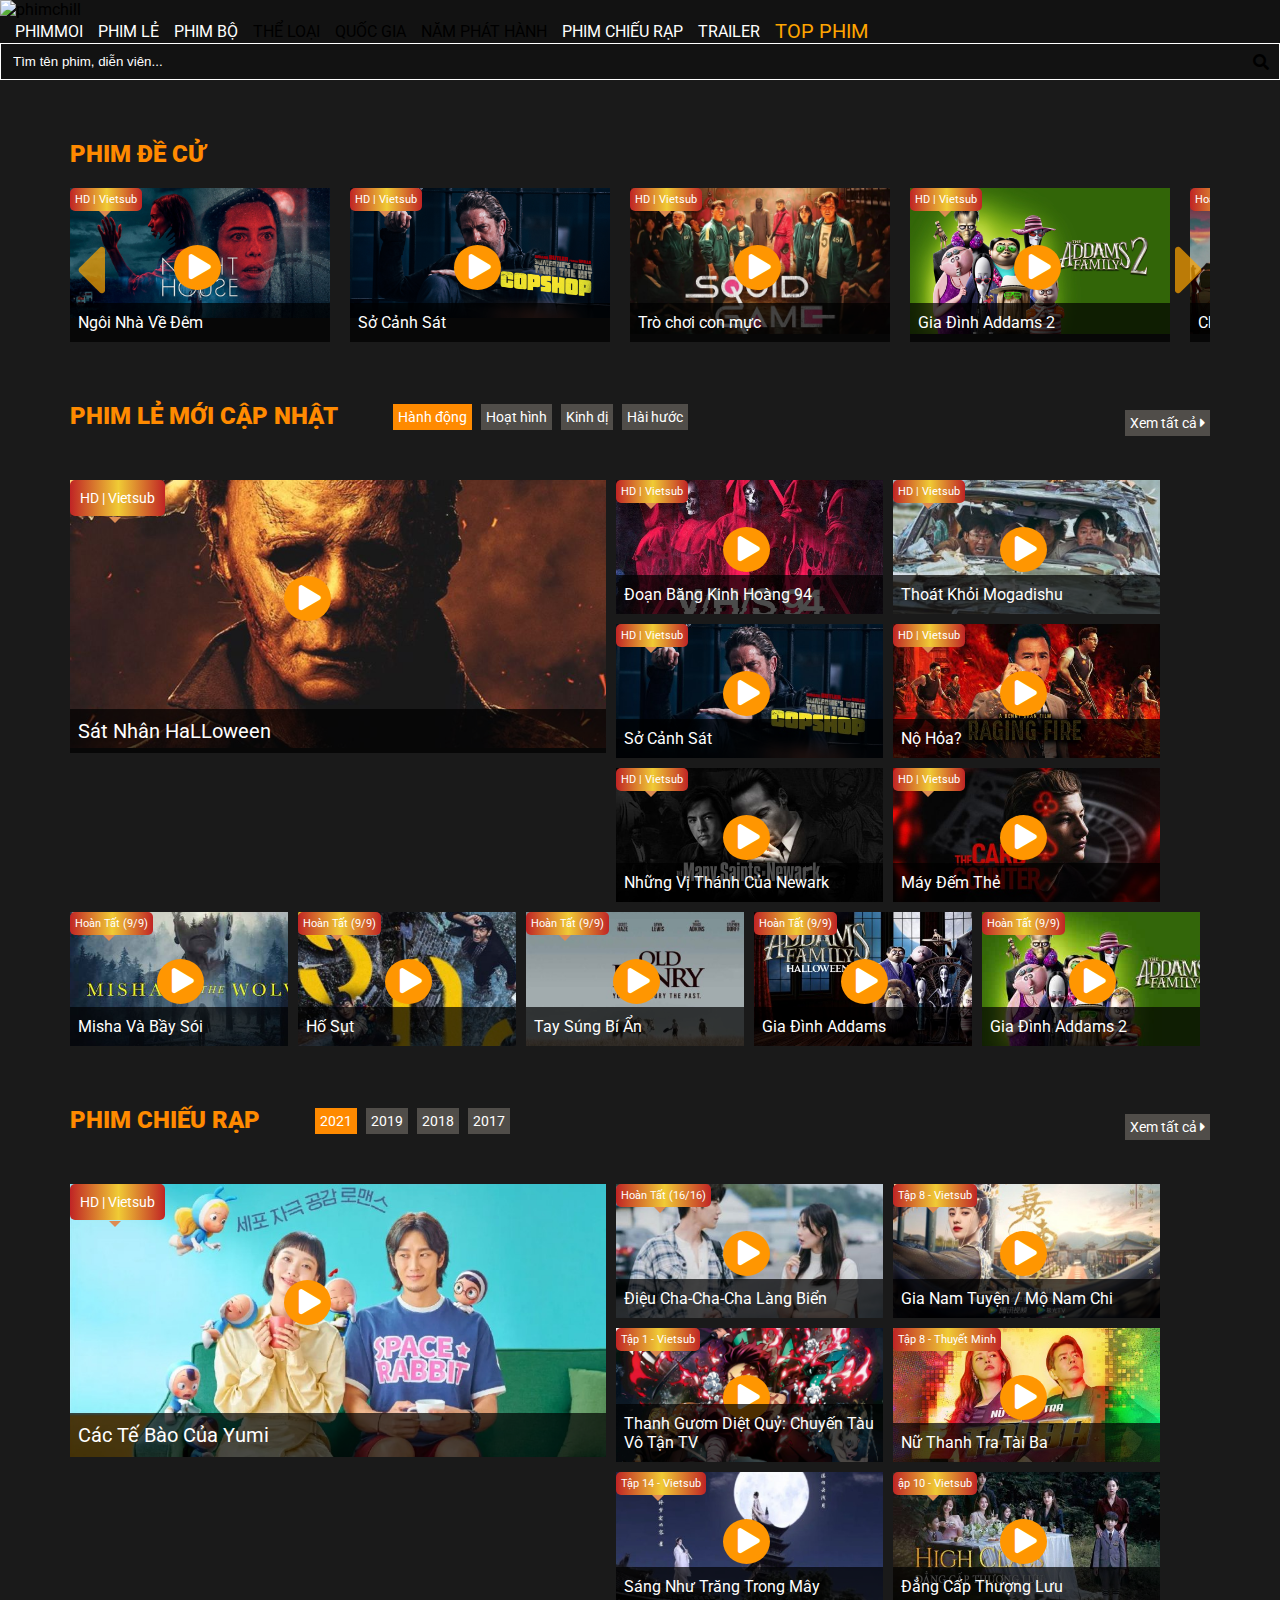
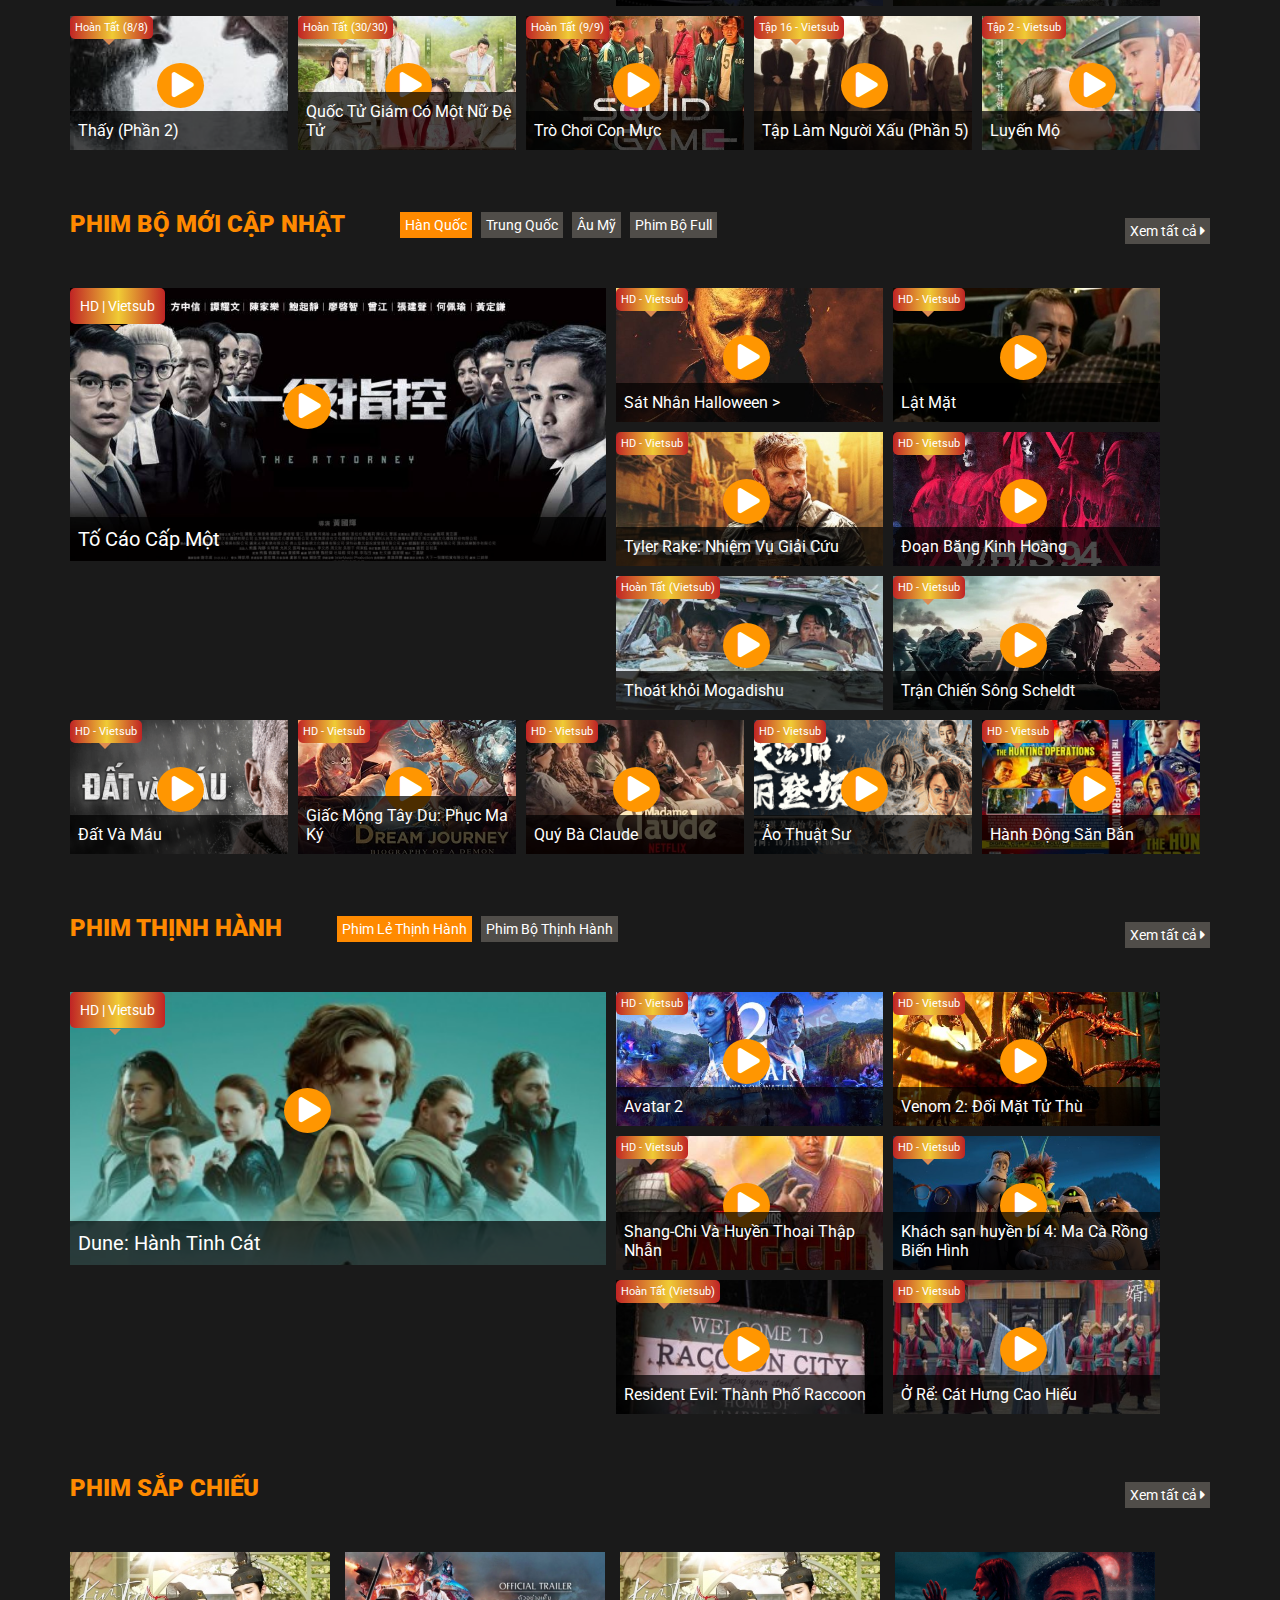
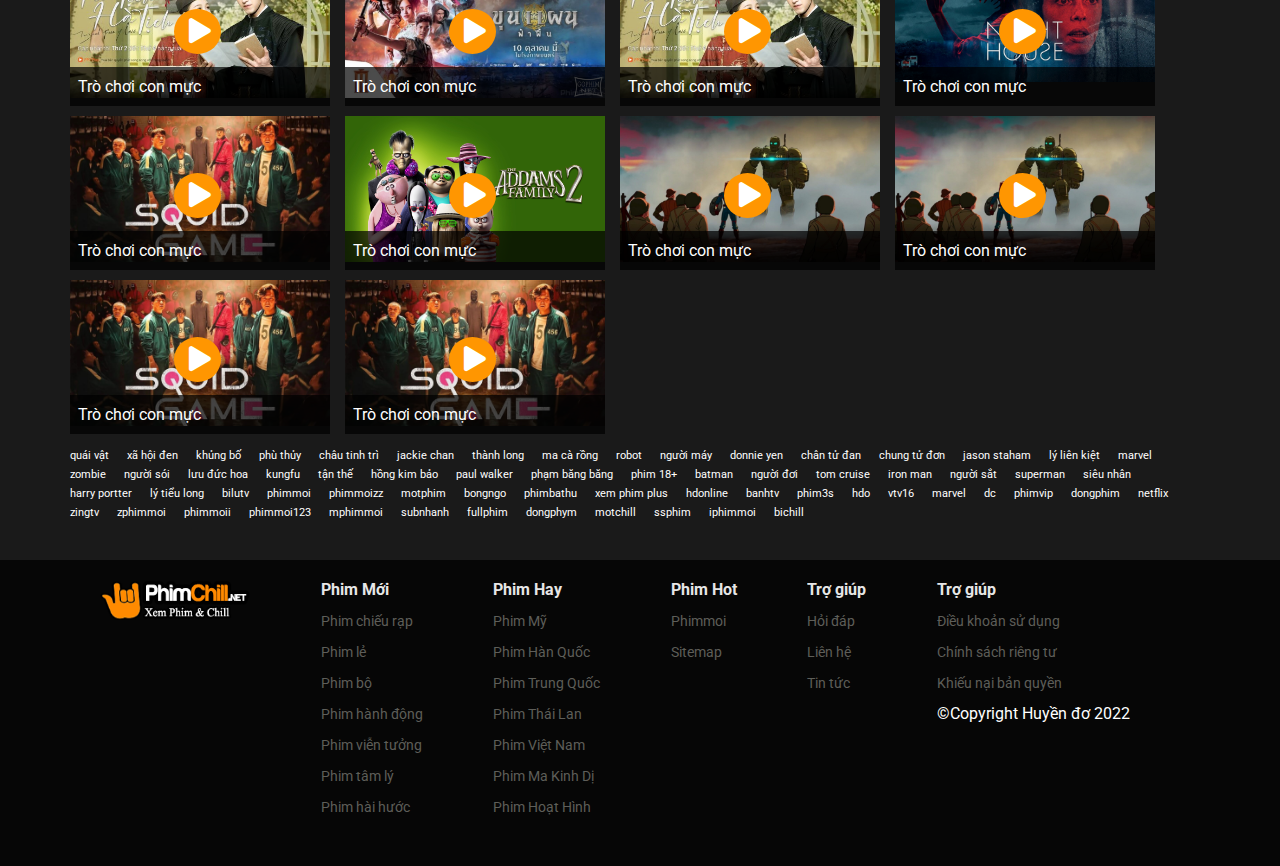
==== index.html @ 5aa950cb "first commit" ====
<!DOCTYPE html>
<html lang="en">
    <head>
        <meta charset="UTF-8" />
        <meta http-equiv="X-UA-Compatible" content="IE=edge" />
        <meta name="viewport" content="width=device-width, initial-scale=1.0" />
        <title>
            Phim Chill | Phim HD | Xem phim nhanh | Phim VietSub | Thuyết Minh
            Hay Nhất
        </title>
        <link rel="stylesheet" href="style.css" />
        <link
            href="https://fonts.googleapis.com/css2?family=Roboto:wght@100;300;400;500;700;900&family=Sen:wght@400;700;800&display=swap"
            rel="stylesheet"
        />
        <link
            rel="stylesheet"
            href="https://cdnjs.cloudflare.com/ajax/libs/font-awesome/5.15.2/css/all.min.css"
        />
        <link
            rel="shortcut icon"
            href="./img/favicon.ico"
            type="image/x-icon"
        />
    </head>
    <body>
        <div class="main">
            <div class="header">
                <header class="header__navbar">
                    <img
                        src="https://phimchill.tv/dev/images/logo.png"
                        alt="phimchill"
                        class="header__img"
                    />
                </header>
                <div class="header__navbar-menu">
                    <ul class="header__navbar-list">
                        <li class="header__navbar-item">
                            <a href="/" class="header__navbar-link">PHIMMOI</a>
                        </li>
                        <li class="header__navbar-item">
                            <a href="/phimle.html" class="header__navbar-link"
                                >PHIM LẺ</a
                            >
                        </li>
                        <li class="header__navbar-item">
                            <a href="" class="header__navbar-link">PHIM BỘ</a>
                        </li>
                        <li class="header__navbar-item">
                            THỂ LOẠI
                            <ul class="subnav">
                                <li><a href="">Phim hành động</a></li>
                                <li><a href="#">Phim Võ thuật</a></li>
                                <li><a href="#">Phim Tình Cảm</a></li>
                                <li><a href="#">Phim Hoạt Hình</a></li>
                                <li><a href="#">Phim Hài Hước</a></li>
                                <li><a href="#">Phim Viễn Tưởng</a></li>
                                <li><a href="#">Phim Cổ Trang</a></li>
                                <li><a href="#">Phim Phiêu Lưu</a></li>
                                <li><a href="#">Phim Tâm Lý</a></li>
                                <li><a href="#">Phim Khoa Học</a></li>
                                <li><a href="#">Phim Hình Sự</a></li>
                                <li><a href="#">Phim Ma - Kinh Dị</a></li>
                                <li><a href="#">Phim Chiến Tranh</a></li>
                                <li><a href="#">Phim Âm Nhạc</a></li>
                                <li><a href="#">Phim Thể Thao</a></li>
                                <li><a href="#">Phim Thần Thoại</a></li>
                                <li><a href="#">Game Show</a></li>
                                <li><a href="#">Phim Truyền Hình</a></li>
                                <li><a href="#">Phim Chiếu Rạp</a></li>
                                <li><a href="#">Phim Anime</a></li>
                                <li><a href="#">Phim Sắp Chiếu</a></li>
                                <li><a href="#">Phim Thuyết Minh</a></li>
                            </ul>
                        </li>
                        <li class="header__navbar-item">
                            QUỐC GIA
                            <ul class="subnav">
                                <li><a href="#">Phim Trung Quốc</a></li>
                                <li><a href="#">Phim Hàn Quốc</a></li>
                                <li><a href="#">Phim Nhật Bản</a></li>
                                <li><a href="#">Phim Âu Mỹ</a></li>
                                <li><a href="#">Phim Thái Lan</a></li>
                                <li><a href="#">Phim Đài Loan</a></li>
                                <li><a href="#">Phim Tổng Hợp</a></li>
                                <li><a href="#">Phim Hồng Kông</a></li>
                                <li><a href="#">Phim Ấn Độ</a></li>
                            </ul>
                        </li>
                        <li class="header__navbar-item">
                            NĂM PHÁT HÀNH
                            <ul class="subnav">
                                <li><a href="#">Phim 2021</a></li>
                                <li><a href="#">Phim 2020</a></li>
                                <li><a href="#">Phim 2019</a></li>
                                <li><a href="#">Phim 2018</a></li>
                                <li><a href="#">Phim 2017</a></li>
                                <li><a href="#">Phim 2016</a></li>
                                <li><a href="#">Phim 2015</a></li>
                                <li><a href="#">Phim 2014</a></li>
                                <li><a href="#">Phim 2013</a></li>
                                <li><a href="#">Phim 2012</a></li>
                                <li><a href="#">Phim 2011</a></li>
                                <li><a href="#">Phim 2010</a></li>
                                <li><a href="#">Phim 2009</a></li>
                                <li><a href="#">Phim 2008</a></li>
                                <li><a href="#">Phim 2007</a></li>
                                <li><a href="#">Phim trước 2007</a></li>
                            </ul>
                        </li>
                        <li class="header__navbar-item">
                            <a href="" class="header__navbar-link"
                                >PHIM CHIẾU RẠP</a
                            >
                        </li>
                        <li class="header__navbar-item">
                            <a href="" class="header__navbar-link">TRAILER</a>
                        </li>
                        <li class="header__navbar-item active">
                            TOP PHIM
                            <ul class="subnav">
                                <li><a href="#">Top IMDB</a></li>
                                <li><a href="#">Phim Hot</a></li>
                                <li><a href="#">Phim Netflix</a></li>
                                <li><a href="#">Phim DC Comic</a></li>
                                <li><a href="#">Phim Marvel</a></li>
                                <li><a href="#">Phim HD</a></li>
                            </ul>
                        </li>
                    </ul>
                </div>
                <div class="header__navbar-search">
                    <div class="header__navbar-search--wrapper">
                        <input
                            type="text"
                            placeholder="Tìm tên phim, diễn viên..."
                            class="header__navbar-search--input"
                        />
                        <i class="fas fa-search header__navbar-icon"></i>
                    </div>
                </div>
            </div>
            <div class="container">
                <div class="container__wrapper">
                    <div class="slider">
                        <h2 class="slider__header">PHIM ĐỀ CỬ</h2>
                        <div class="slide__content">
                            <i
                                class="fa fa fa-caret-left fa-5x slide__icon left"
                            ></i>
                            <div class="slide__content-wrapper hd">
                                <img
                                    src="./img/slider/slider_1.jpg"
                                    alt=""
                                    class="slide__img"
                                />
                                <div class="slide__quantity">
                                    <span class="slide__quantity-text"
                                        >HD | Vietsub</span
                                    >
                                </div>
                                <div class="slide__button">
                                    <i
                                        class="fas fa-play slide__button-icon"
                                    ></i>
                                </div>
                                <div class="slide__label">
                                    <span class="slide__label-content"
                                        >Ngôi Nhà Về Đêm</span
                                    >
                                </div>
                            </div>

                            <div class="slide__content-wrapper hd">
                                <img
                                    src="./img/slider/slider_2.jpg"
                                    alt=""
                                    class="slide__img"
                                />
                                <div class="slide__quantity">
                                    <span class="slide__quantity-text"
                                        >HD | Vietsub</span
                                    >
                                </div>
                                <div class="slide__button">
                                    <i
                                        class="fas fa-play slide__button-icon"
                                    ></i>
                                </div>
                                <div class="slide__label">
                                    <span class="slide__label-content"
                                        >Sở Cảnh Sát</span
                                    >
                                </div>
                            </div>

                            <div class="slide__content-wrapper hd">
                                <img
                                    src="./img/slider/slider_3.jpg"
                                    alt=""
                                    class="slide__img"
                                />
                                <div class="slide__quantity">
                                    <span class="slide__quantity-text"
                                        >HD | Vietsub</span
                                    >
                                </div>
                                <div class="slide__button">
                                    <i
                                        class="fas fa-play slide__button-icon"
                                    ></i>
                                </div>
                                <div class="slide__label">
                                    <span class="slide__label-content"
                                        >Trò chơi con mực</span
                                    >
                                </div>
                            </div>

                            <div class="slide__content-wrapper hd">
                                <img
                                    src="./img/slider/slider_4.jpg"
                                    alt=""
                                    class="slide__img"
                                />
                                <div class="slide__quantity">
                                    <span class="slide__quantity-text"
                                        >HD | Vietsub</span
                                    >
                                </div>
                                <div class="slide__button">
                                    <i
                                        class="fas fa-play slide__button-icon"
                                    ></i>
                                </div>
                                <div class="slide__label">
                                    <span class="slide__label-content"
                                        >Gia Đình Addams 2</span
                                    >
                                </div>
                            </div>

                            <div class="slide__content-wrapper hd">
                                <img
                                    src="./img/slider/slider_5.jpg"
                                    alt=""
                                    class="slide__img"
                                />
                                <div class="slide__quantity">
                                    <span class="slide__quantity-text"
                                        >Hoàn Tất (9/9)</span
                                    >
                                </div>
                                <div class="slide__button">
                                    <i
                                        class="fas fa-play slide__button-icon"
                                    ></i>
                                </div>
                                <div class="slide__label">
                                    <span class="slide__label-content"
                                        >Chuyện Gì Sẽ Xảy Ra Nếu Như..?</span
                                    >
                                </div>
                            </div>

                            <div class="slide__content-wrapper hd">
                                <img
                                    src="./img/slider/slider_1.jpg"
                                    alt=""
                                    class="slide__img"
                                />
                                <div class="slide__quantity">
                                    <span class="slide__quantity-text"
                                        >HD | Vietsub</span
                                    >
                                </div>
                                <div class="slide__button">
                                    <i
                                        class="fas fa-play slide__button-icon"
                                    ></i>
                                </div>
                                <div class="slide__label">
                                    <span class="slide__label-content"
                                        >Ngôi Nhà Về Đêm</span
                                    >
                                </div>
                            </div>

                            <div class="slide__content-wrapper hd">
                                <img
                                    src="./img/slider/slider_2.jpg"
                                    alt=""
                                    class="slide__img"
                                />
                                <div class="slide__quantity">
                                    <span class="slide__quantity-text"
                                        >HD | Vietsub</span
                                    >
                                </div>
                                <div class="slide__button">
                                    <i
                                        class="fas fa-play slide__button-icon"
                                    ></i>
                                </div>
                                <div class="slide__label">
                                    <span class="slide__label-content"
                                        >Sở Cảnh Sát</span
                                    >
                                </div>
                            </div>

                            <div class="slide__content-wrapper hd">
                                <img
                                    src="./img/slider/slider_3.jpg"
                                    alt=""
                                    class="slide__img"
                                />
                                <div class="slide__quantity">
                                    <span class="slide__quantity-text"
                                        >HD | Vietsub</span
                                    >
                                </div>
                                <div class="slide__button">
                                    <i
                                        class="fas fa-play slide__button-icon"
                                    ></i>
                                </div>
                                <div class="slide__label">
                                    <span class="slide__label-content"
                                        >Trò chơi con mực</span
                                    >
                                </div>
                            </div>

                            <div class="slide__content-wrapper hd">
                                <img
                                    src="./img/slider/slider_4.jpg"
                                    alt=""
                                    class="slide__img"
                                />
                                <div class="slide__quantity">
                                    <span class="slide__quantity-text"
                                        >HD | Vietsub</span
                                    >
                                </div>
                                <div class="slide__button">
                                    <i
                                        class="fas fa-play slide__button-icon"
                                    ></i>
                                </div>
                                <div class="slide__label">
                                    <span class="slide__label-content"
                                        >Gia Đình Addams 2</span
                                    >
                                </div>
                            </div>

                            <div class="slide__content-wrapper hd">
                                <img
                                    src="./img/slider/slider_5.jpg"
                                    alt=""
                                    class="slide__img"
                                />
                                <div class="slide__quantity">
                                    <span class="slide__quantity-text"
                                        >Hoàn Tất (9/9)</span
                                    >
                                </div>
                                <div class="slide__button">
                                    <i
                                        class="fas fa-play slide__button-icon"
                                    ></i>
                                </div>
                                <div class="slide__label">
                                    <span class="slide__label-content"
                                        >Chuyện Gì Sẽ Xảy Ra Nếu Như..?</span
                                    >
                                </div>
                            </div>

                            <i
                                class="fa fa fa-caret-right fa-5x slide__icon right"
                            ></i>
                        </div>

                        <!-- Phim le moi cap nhat-->
                        <div class="block">
                            <div class="slide__header-wrapper">
                                <h2 class="slider__header">
                                    PHIM LẺ MỚI CẬP NHẬT
                                </h2>

                                <div class="slide__category-wrapper">
                                    <a
                                        href="#"
                                        class="slide__category-text active"
                                        >Hành động</a
                                    >
                                    <a href="#" class="slide__category-text"
                                        >Hoạt hình</a
                                    >
                                    <a href="#" class="slide__category-text"
                                        >Kinh dị</a
                                    >
                                    <a href="#" class="slide__category-text"
                                        >Hài hước</a
                                    >
                                </div>
                                <a href="" class="slide__all"
                                    >Xem tất cả
                                    <i class="fa fa fa-caret-right"></i>
                                </a>
                            </div>
                            <div class="block__slider">
                                <div class="slide__content-wrapper size--1">
                                    <img
                                        src="./img/block_2/block_2_1.jpg"
                                        alt=""
                                        class="slide__img size--1"
                                    />
                                    <div class="slide__quantity size--1">
                                        <span
                                            class="slide__quantity-text size--1"
                                            >HD | Vietsub</span
                                        >
                                    </div>
                                    <div class="slide__button">
                                        <i
                                            class="fas fa-play slide__button-icon size--1"
                                        ></i>
                                    </div>
                                    <div class="slide__label size--1">
                                        <span
                                            class="slide__label-content size--1"
                                        >
                                            Sát Nhân HaLLoween</span
                                        >
                                    </div>
                                </div>
                                <div class="block__wrapper-movie">
                                    <div class="slide__content-wrapper mr-10">
                                        <img
                                            src="./img/block_2/block_2_2.jpg"
                                            alt=""
                                            class="slide__img small"
                                        />
                                        <div class="slide__quantity">
                                            <span class="slide__quantity-text"
                                                >HD | Vietsub</span
                                            >
                                        </div>
                                        <div class="slide__button">
                                            <i
                                                class="fas fa-play slide__button-icon"
                                            ></i>
                                        </div>
                                        <div class="slide__label small">
                                            <span class="slide__label-content"
                                                >Đoạn Băng Kinh Hoàng 94</span
                                            >
                                        </div>
                                    </div>

                                    <div class="slide__content-wrapper mr-10">
                                        <img
                                            src="./img/block_2/block_2_3.jpg"
                                            alt=""
                                            class="slide__img small"
                                        />
                                        <div class="slide__quantity">
                                            <span class="slide__quantity-text">
                                                HD | Vietsub</span
                                            >
                                        </div>
                                        <div class="slide__button">
                                            <i
                                                class="fas fa-play slide__button-icon"
                                            ></i>
                                        </div>
                                        <div class="slide__label small">
                                            <span class="slide__label-content"
                                                >Thoát Khỏi Mogadishu</span
                                            >
                                        </div>
                                    </div>

                                    <div class="slide__content-wrapper mr-10">
                                        <img
                                            src="./img/block_2/block_2_4.jpg"
                                            alt=""
                                            class="slide__img small"
                                        />
                                        <div class="slide__quantity">
                                            <span class="slide__quantity-text"
                                                >HD | Vietsub</span
                                            >
                                        </div>
                                        <div class="slide__button">
                                            <i
                                                class="fas fa-play slide__button-icon"
                                            ></i>
                                        </div>
                                        <div class="slide__label small">
                                            <span class="slide__label-content"
                                                >Sở Cảnh Sát</span
                                            >
                                        </div>
                                    </div>

                                    <div class="slide__content-wrapper mr-10">
                                        <img
                                            src="./img/block_2/block_2_5.jpg"
                                            alt=""
                                            class="slide__img small"
                                        />
                                        <div class="slide__quantity">
                                            <span class="slide__quantity-text"
                                                >HD | Vietsub</span
                                            >
                                        </div>
                                        <div class="slide__button">
                                            <i
                                                class="fas fa-play slide__button-icon"
                                            ></i>
                                        </div>
                                        <div class="slide__label small">
                                            <span class="slide__label-content"
                                                >Nộ Hỏa?</span
                                            >
                                        </div>
                                    </div>

                                    <div class="slide__content-wrapper mr-10">
                                        <img
                                            src="./img/block_2/block_2_6.jpg"
                                            alt=""
                                            class="slide__img small"
                                        />
                                        <div class="slide__quantity">
                                            <span class="slide__quantity-text"
                                                >HD | Vietsub</span
                                            >
                                        </div>
                                        <div class="slide__button">
                                            <i
                                                class="fas fa-play slide__button-icon"
                                            ></i>
                                        </div>
                                        <div class="slide__label small">
                                            <span class="slide__label-content"
                                                >Những Vị Thánh Của Newark</span
                                            >
                                        </div>
                                    </div>

                                    <div class="slide__content-wrapper mr-10">
                                        <img
                                            src="./img/block_2/block_2_7.jpg"
                                            alt=""
                                            class="slide__img small"
                                        />
                                        <div class="slide__quantity">
                                            <span class="slide__quantity-text"
                                                >HD | Vietsub</span
                                            >
                                        </div>
                                        <div class="slide__button">
                                            <i
                                                class="fas fa-play slide__button-icon"
                                            ></i>
                                        </div>
                                        <div class="slide__label small">
                                            <span class="slide__label-content"
                                                >Máy Đếm Thẻ</span
                                            >
                                        </div>
                                    </div>
                                </div>
                            </div>
                            <div class="block__child">
                                <div class="slide__content-wrapper mr-10">
                                    <img
                                        src="./img/block_2/block_2_8.jpg"
                                        alt=""
                                        class="slide__img small"
                                    />
                                    <div class="slide__quantity">
                                        <span class="slide__quantity-text"
                                            >Hoàn Tất (9/9)</span
                                        >
                                    </div>
                                    <div class="slide__button">
                                        <i
                                            class="fas fa-play slide__button-icon"
                                        ></i>
                                    </div>
                                    <div class="slide__label small">
                                        <span class="slide__label-content"
                                            >Misha Và Bầy Sói</span
                                        >
                                    </div>
                                </div>

                                <div class="slide__content-wrapper mr-10">
                                    <img
                                        src="./img/block_2/block_2_9.jpg"
                                        alt=""
                                        class="slide__img small"
                                    />
                                    <div class="slide__quantity">
                                        <span class="slide__quantity-text"
                                            >Hoàn Tất (9/9)</span
                                        >
                                    </div>
                                    <div class="slide__button">
                                        <i
                                            class="fas fa-play slide__button-icon"
                                        ></i>
                                    </div>
                                    <div class="slide__label small">
                                        <span class="slide__label-content"
                                            >Hố Sụt</span
                                        >
                                    </div>
                                </div>

                                <div class="slide__content-wrapper mr-10">
                                    <img
                                        src="./img/block_2/block_2_10.jpg"
                                        alt=""
                                        class="slide__img small"
                                    />
                                    <div class="slide__quantity">
                                        <span class="slide__quantity-text"
                                            >Hoàn Tất (9/9)</span
                                        >
                                    </div>
                                    <div class="slide__button">
                                        <i
                                            class="fas fa-play slide__button-icon"
                                        ></i>
                                    </div>
                                    <div class="slide__label small">
                                        <span class="slide__label-content"
                                            >Tay Súng Bí Ẩn</span
                                        >
                                    </div>
                                </div>

                                <div class="slide__content-wrapper mr-10">
                                    <img
                                        src="./img/block_2/block_2_11.jpg"
                                        alt=""
                                        class="slide__img small"
                                    />
                                    <div class="slide__quantity">
                                        <span class="slide__quantity-text"
                                            >Hoàn Tất (9/9)</span
                                        >
                                    </div>
                                    <div class="slide__button">
                                        <i
                                            class="fas fa-play slide__button-icon"
                                        ></i>
                                    </div>
                                    <div class="slide__label small">
                                        <span class="slide__label-content">
                                            Gia Đình Addams</span
                                        >
                                    </div>
                                </div>

                                <div class="slide__content-wrapper mr-10">
                                    <img
                                        src="./img/block_2/block_2_12.jpg"
                                        alt=""
                                        class="slide__img small"
                                    />
                                    <div class="slide__quantity">
                                        <span class="slide__quantity-text"
                                            >Hoàn Tất (9/9)</span
                                        >
                                    </div>
                                    <div class="slide__button">
                                        <i
                                            class="fas fa-play slide__button-icon"
                                        ></i>
                                    </div>
                                    <div class="slide__label small">
                                        <span class="slide__label-content"
                                            >Gia Đình Addams 2</span
                                        >
                                    </div>
                                </div>
                            </div>
                        </div>
                        <!-- Phim chieu rap-->
                        <div class="block">
                            <div class="slide__header-wrapper">
                                <h2 class="slider__header">PHIM CHIẾU RẠP</h2>

                                <div class="slide__category-wrapper">
                                    <a
                                        href="#"
                                        class="slide__category-text active"
                                        >2021</a
                                    >
                                    <a href="#" class="slide__category-text"
                                        >2019</a
                                    >
                                    <a href="#" class="slide__category-text"
                                        >2018</a
                                    >
                                    <a href="#" class="slide__category-text"
                                        >2017</a
                                    >
                                </div>
                                <a href="" class="slide__all"
                                    >Xem tất cả
                                    <i class="fa fa fa-caret-right"></i>
                                </a>
                            </div>
                            <div class="block__slider">
                                <div class="slide__content-wrapper size--1">
                                    <img
                                        src="./img/block_3/block_3_1.jpg"
                                        alt=""
                                        class="slide__img size--1"
                                    />
                                    <div class="slide__quantity size--1">
                                        <span
                                            class="slide__quantity-text size--1"
                                            >HD | Vietsub</span
                                        >
                                    </div>
                                    <div class="slide__button">
                                        <i
                                            class="fas fa-play slide__button-icon size--1"
                                        ></i>
                                    </div>
                                    <div class="slide__label size--1">
                                        <span
                                            class="slide__label-content size--1"
                                        >
                                            Các Tế Bào Của Yumi</span
                                        >
                                    </div>
                                </div>
                                <div class="block__wrapper-movie">
                                    <div class="slide__content-wrapper mr-10">
                                        <img
                                            src="./img/block_3/block_3_2.jpg"
                                            alt=""
                                            class="slide__img small"
                                        />
                                        <div class="slide__quantity">
                                            <span class="slide__quantity-text"
                                                >Hoàn Tất (16/16)</span
                                            >
                                        </div>
                                        <div class="slide__button">
                                            <i
                                                class="fas fa-play slide__button-icon"
                                            ></i>
                                        </div>
                                        <div class="slide__label small">
                                            <span class="slide__label-content"
                                                >Điệu Cha-Cha-Cha Làng
                                                Biển</span
                                            >
                                        </div>
                                    </div>

                                    <div class="slide__content-wrapper mr-10">
                                        <img
                                            src="./img/block_3/block_3_3.jpg"
                                            alt=""
                                            class="slide__img small"
                                        />
                                        <div class="slide__quantity">
                                            <span class="slide__quantity-text">
                                                Tập 8 - Vietsub</span
                                            >
                                        </div>
                                        <div class="slide__button">
                                            <i
                                                class="fas fa-play slide__button-icon"
                                            ></i>
                                        </div>
                                        <div class="slide__label small">
                                            <span class="slide__label-content"
                                                >Gia Nam Tuyện / Mộ Nam
                                                Chi</span
                                            >
                                        </div>
                                    </div>

                                    <div class="slide__content-wrapper mr-10">
                                        <img
                                            src="./img/block_3/block_3_4.jpg"
                                            alt=""
                                            class="slide__img small"
                                        />
                                        <div class="slide__quantity">
                                            <span class="slide__quantity-text"
                                                >Tập 1 - Vietsub</span
                                            >
                                        </div>
                                        <div class="slide__button">
                                            <i
                                                class="fas fa-play slide__button-icon"
                                            ></i>
                                        </div>
                                        <div class="slide__label small">
                                            <span class="slide__label-content"
                                                >Thanh Gươm Diệt Quỷ: Chuyến Tàu
                                                Vô Tận TV</span
                                            >
                                        </div>
                                    </div>

                                    <div class="slide__content-wrapper mr-10">
                                        <img
                                            src="./img/block_3/block_3_5.jpg"
                                            alt=""
                                            class="slide__img small"
                                        />
                                        <div class="slide__quantity">
                                            <span class="slide__quantity-text"
                                                >Tập 8 - Thuyết Minh</span
                                            >
                                        </div>
                                        <div class="slide__button">
                                            <i
                                                class="fas fa-play slide__button-icon"
                                            ></i>
                                        </div>
                                        <div class="slide__label small">
                                            <span class="slide__label-content">
                                                Nữ Thanh Tra Tài Ba</span
                                            >
                                        </div>
                                    </div>

                                    <div class="slide__content-wrapper mr-10">
                                        <img
                                            src="./img/block_3/block_3_6.jpg"
                                            alt=""
                                            class="slide__img small"
                                        />
                                        <div class="slide__quantity">
                                            <span class="slide__quantity-text"
                                                >Tập 14 - Vietsub</span
                                            >
                                        </div>
                                        <div class="slide__button">
                                            <i
                                                class="fas fa-play slide__button-icon"
                                            ></i>
                                        </div>
                                        <div class="slide__label small">
                                            <span class="slide__label-content"
                                                >Sáng Như Trăng Trong Mây</span
                                            >
                                        </div>
                                    </div>

                                    <div class="slide__content-wrapper mr-10">
                                        <img
                                            src="./img/block_3/block_3_7.jpg"
                                            alt=""
                                            class="slide__img small"
                                        />
                                        <div class="slide__quantity">
                                            <span class="slide__quantity-text"
                                                >ập 10 - Vietsub</span
                                            >
                                        </div>
                                        <div class="slide__button">
                                            <i
                                                class="fas fa-play slide__button-icon"
                                            ></i>
                                        </div>
                                        <div class="slide__label small">
                                            <span class="slide__label-content">
                                                Đẳng Cấp Thượng Lưu</span
                                            >
                                        </div>
                                    </div>
                                </div>
                            </div>
                            <div class="block__child">
                                <div class="slide__content-wrapper mr-10">
                                    <img
                                        src="./img/block_3/block_3_8.jpg"
                                        alt=""
                                        class="slide__img small"
                                    />
                                    <div class="slide__quantity">
                                        <span class="slide__quantity-text"
                                            >Hoàn Tất (8/8)</span
                                        >
                                    </div>
                                    <div class="slide__button">
                                        <i
                                            class="fas fa-play slide__button-icon"
                                        ></i>
                                    </div>
                                    <div class="slide__label small">
                                        <span class="slide__label-content"
                                            >Thấy (Phần 2)</span
                                        >
                                    </div>
                                </div>

                                <div class="slide__content-wrapper mr-10">
                                    <img
                                        src="./img/block_3/block_3_9.jpg"
                                        alt=""
                                        class="slide__img small"
                                    />
                                    <div class="slide__quantity">
                                        <span class="slide__quantity-text"
                                            >Hoàn Tất (30/30)</span
                                        >
                                    </div>
                                    <div class="slide__button">
                                        <i
                                            class="fas fa-play slide__button-icon"
                                        ></i>
                                    </div>
                                    <div class="slide__label small">
                                        <span class="slide__label-content"
                                            >Quốc Tử Giám Có Một Nữ Đệ Tử</span
                                        >
                                    </div>
                                </div>

                                <div class="slide__content-wrapper mr-10">
                                    <img
                                        src="./img/block_3/block_3_10.jpg"
                                        alt=""
                                        class="slide__img small"
                                    />
                                    <div class="slide__quantity">
                                        <span class="slide__quantity-text"
                                            >Hoàn Tất (9/9)</span
                                        >
                                    </div>
                                    <div class="slide__button">
                                        <i
                                            class="fas fa-play slide__button-icon"
                                        ></i>
                                    </div>
                                    <div class="slide__label small">
                                        <span class="slide__label-content"
                                            >Trò Chơi Con Mực</span
                                        >
                                    </div>
                                </div>

                                <div class="slide__content-wrapper mr-10">
                                    <img
                                        src="./img/block_3/block_3_11.jpg"
                                        alt=""
                                        class="slide__img small"
                                    />
                                    <div class="slide__quantity">
                                        <span class="slide__quantity-text"
                                            >Tập 16 - Vietsub</span
                                        >
                                    </div>
                                    <div class="slide__button">
                                        <i
                                            class="fas fa-play slide__button-icon"
                                        ></i>
                                    </div>
                                    <div class="slide__label small">
                                        <span class="slide__label-content">
                                            Tập Làm Người Xấu (Phần 5)</span
                                        >
                                    </div>
                                </div>

                                <div class="slide__content-wrapper mr-10">
                                    <img
                                        src="./img/block_3/block_3_12.jpg"
                                        alt=""
                                        class="slide__img small"
                                    />
                                    <div class="slide__quantity">
                                        <span class="slide__quantity-text"
                                            >Tập 2 - Vietsub</span
                                        >
                                    </div>
                                    <div class="slide__button">
                                        <i
                                            class="fas fa-play slide__button-icon"
                                        ></i>
                                    </div>
                                    <div class="slide__label small">
                                        <span class="slide__label-content"
                                            >Luyến Mộ</span
                                        >
                                    </div>
                                </div>
                            </div>
                        </div>
                        <!--Phim bo moi cap nhat-->
                        <div class="block">
                            <div class="slide__header-wrapper">
                                <h2 class="slider__header">
                                    PHIM BỘ MỚI CẬP NHẬT
                                </h2>

                                <div class="slide__category-wrapper">
                                    <a
                                        href="#"
                                        class="slide__category-text active"
                                        >Hàn Quốc</a
                                    >
                                    <a href="#" class="slide__category-text"
                                        >Trung Quốc</a
                                    >
                                    <a href="#" class="slide__category-text"
                                        >Âu Mỹ</a
                                    >
                                    <a href="#" class="slide__category-text"
                                        >Phim Bộ Full</a
                                    >
                                </div>
                                <a href="" class="slide__all"
                                    >Xem tất cả
                                    <i class="fa fa fa-caret-right"></i>
                                </a>
                            </div>
                            <div class="block__slider">
                                <div class="slide__content-wrapper size--1">
                                    <img
                                        src="./img/block_4/block_4_1.jpg"
                                        alt=""
                                        class="slide__img size--1"
                                    />
                                    <div class="slide__quantity size--1">
                                        <span
                                            class="slide__quantity-text size--1"
                                            >HD | Vietsub</span
                                        >
                                    </div>
                                    <div class="slide__button">
                                        <i
                                            class="fas fa-play slide__button-icon size--1"
                                        ></i>
                                    </div>
                                    <div class="slide__label size--1">
                                        <span
                                            class="slide__label-content size--1"
                                        >
                                            Tố Cáo Cấp Một</span
                                        >
                                    </div>
                                </div>
                                <div class="block__wrapper-movie">
                                    <div class="slide__content-wrapper mr-10">
                                        <img
                                            src="./img/block_4/block_4_2.jpg"
                                            alt=""
                                            class="slide__img small"
                                        />
                                        <div class="slide__quantity">
                                            <span class="slide__quantity-text"
                                                >HD - Vietsub</span
                                            >
                                        </div>
                                        <div class="slide__button">
                                            <i
                                                class="fas fa-play slide__button-icon"
                                            ></i>
                                        </div>
                                        <div class="slide__label small">
                                            <span class="slide__label-content">
                                                Sát Nhân Halloween</span
                                            >
                                            >
                                        </div>
                                    </div>

                                    <div class="slide__content-wrapper mr-10">
                                        <img
                                            src="./img/block_4/block_4_3.jpg"
                                            alt=""
                                            class="slide__img small"
                                        />
                                        <div class="slide__quantity">
                                            <span class="slide__quantity-text">
                                                HD - Vietsub</span
                                            >
                                        </div>
                                        <div class="slide__button">
                                            <i
                                                class="fas fa-play slide__button-icon"
                                            ></i>
                                        </div>
                                        <div class="slide__label small">
                                            <span class="slide__label-content"
                                                >Lật Mặt</span
                                            >
                                        </div>
                                    </div>

                                    <div class="slide__content-wrapper mr-10">
                                        <img
                                            src="./img/block_4/block_4_4.jpg"
                                            alt=""
                                            class="slide__img small"
                                        />
                                        <div class="slide__quantity">
                                            <span class="slide__quantity-text"
                                                >HD - Vietsub</span
                                            >
                                        </div>
                                        <div class="slide__button">
                                            <i
                                                class="fas fa-play slide__button-icon"
                                            ></i>
                                        </div>
                                        <div class="slide__label small">
                                            <span class="slide__label-content"
                                                >Tyler Rake: Nhiệm Vụ Giải
                                                Cứu</span
                                            >
                                        </div>
                                    </div>

                                    <div class="slide__content-wrapper mr-10">
                                        <img
                                            src="./img/block_4/block_4_5.jpg"
                                            alt=""
                                            class="slide__img small"
                                        />
                                        <div class="slide__quantity">
                                            <span class="slide__quantity-text"
                                                >HD - Vietsub</span
                                            >
                                        </div>
                                        <div class="slide__button">
                                            <i
                                                class="fas fa-play slide__button-icon"
                                            ></i>
                                        </div>
                                        <div class="slide__label small">
                                            <span class="slide__label-content">
                                                Đoạn Băng Kinh Hoàng</span
                                            >
                                        </div>
                                    </div>

                                    <div class="slide__content-wrapper mr-10">
                                        <img
                                            src="./img/block_4/block_4_6.jpg"
                                            alt=""
                                            class="slide__img small"
                                        />
                                        <div class="slide__quantity">
                                            <span class="slide__quantity-text">
                                                Hoàn Tất (Vietsub)</span
                                            >
                                        </div>
                                        <div class="slide__button">
                                            <i
                                                class="fas fa-play slide__button-icon"
                                            ></i>
                                        </div>
                                        <div class="slide__label small">
                                            <span class="slide__label-content"
                                                >Thoát khỏi Mogadishu</span
                                            >
                                        </div>
                                    </div>

                                    <div class="slide__content-wrapper mr-10">
                                        <img
                                            src="./img/block_4/block_4_7.jpg"
                                            alt=""
                                            class="slide__img small"
                                        />
                                        <div class="slide__quantity">
                                            <span class="slide__quantity-text">
                                                HD - Vietsub</span
                                            >
                                        </div>
                                        <div class="slide__button">
                                            <i
                                                class="fas fa-play slide__button-icon"
                                            ></i>
                                        </div>
                                        <div class="slide__label small">
                                            <span class="slide__label-content">
                                                Trận Chiến Sông Scheldt</span
                                            >
                                        </div>
                                    </div>
                                </div>
                            </div>
                            <div class="block__child">
                                <div class="slide__content-wrapper mr-10">
                                    <img
                                        src="./img/block_4/block_4_8.png"
                                        alt=""
                                        class="slide__img small"
                                    />
                                    <div class="slide__quantity">
                                        <span class="slide__quantity-text"
                                            >HD - Vietsub</span
                                        >
                                    </div>
                                    <div class="slide__button">
                                        <i
                                            class="fas fa-play slide__button-icon"
                                        ></i>
                                    </div>
                                    <div class="slide__label small">
                                        <span class="slide__label-content">
                                            Đất Và Máu</span
                                        >
                                    </div>
                                </div>

                                <div class="slide__content-wrapper mr-10">
                                    <img
                                        src="./img/block_4/block_4_9.jpg"
                                        alt=""
                                        class="slide__img small"
                                    />
                                    <div class="slide__quantity">
                                        <span class="slide__quantity-text"
                                            >HD - Vietsub</span
                                        >
                                    </div>
                                    <div class="slide__button">
                                        <i
                                            class="fas fa-play slide__button-icon"
                                        ></i>
                                    </div>
                                    <div class="slide__label small">
                                        <span class="slide__label-content">
                                            Giấc Mộng Tây Du: Phục Ma Ký</span
                                        >
                                    </div>
                                </div>

                                <div class="slide__content-wrapper mr-10">
                                    <img
                                        src="./img/block_4/block_4_10.jpg"
                                        alt=""
                                        class="slide__img small"
                                    />
                                    <div class="slide__quantity">
                                        <span class="slide__quantity-text">
                                            HD - Vietsub</span
                                        >
                                    </div>
                                    <div class="slide__button">
                                        <i
                                            class="fas fa-play slide__button-icon"
                                        ></i>
                                    </div>
                                    <div class="slide__label small">
                                        <span class="slide__label-content"
                                            >Quý Bà Claude</span
                                        >
                                    </div>
                                </div>

                                <div class="slide__content-wrapper mr-10">
                                    <img
                                        src="./img/block_4/block_4_11.png"
                                        alt=""
                                        class="slide__img small"
                                    />
                                    <div class="slide__quantity">
                                        <span class="slide__quantity-text">
                                            HD - Vietsub</span
                                        >
                                    </div>
                                    <div class="slide__button">
                                        <i
                                            class="fas fa-play slide__button-icon"
                                        ></i>
                                    </div>
                                    <div class="slide__label small">
                                        <span class="slide__label-content">
                                            Ảo Thuật Sư</span
                                        >
                                    </div>
                                </div>

                                <div class="slide__content-wrapper mr-10">
                                    <img
                                        src="./img/block_4/block_4_12.jpg"
                                        alt=""
                                        class="slide__img small"
                                    />
                                    <div class="slide__quantity">
                                        <span class="slide__quantity-text"
                                            >HD - Vietsub</span
                                        >
                                    </div>
                                    <div class="slide__button">
                                        <i
                                            class="fas fa-play slide__button-icon"
                                        ></i>
                                    </div>
                                    <div class="slide__label small">
                                        <span class="slide__label-content"
                                            >Hành Động Săn Bắn</span
                                        >
                                    </div>
                                </div>
                            </div>
                        </div>
                        <!--Phim thinh hanh-->
                        <div class="block">
                            <div class="slide__header-wrapper">
                                <h2 class="slider__header">PHIM THỊNH HÀNH</h2>

                                <div class="slide__category-wrapper">
                                    <a
                                        href="#"
                                        class="slide__category-text active"
                                        >Phim Lẻ Thịnh Hành</a
                                    >
                                    <a href="#" class="slide__category-text"
                                        >Phim Bộ Thịnh Hành</a
                                    >
                                </div>
                                <a href="" class="slide__all"
                                    >Xem tất cả
                                    <i class="fa fa fa-caret-right"></i>
                                </a>
                            </div>
                            <div class="block__slider">
                                <div class="slide__content-wrapper size--1">
                                    <img
                                        src="./img/block_5/block_5_1.jpg"
                                        alt=""
                                        class="slide__img size--1"
                                    />
                                    <div class="slide__quantity size--1">
                                        <span
                                            class="slide__quantity-text size--1"
                                            >HD | Vietsub</span
                                        >
                                    </div>
                                    <div class="slide__button">
                                        <i
                                            class="fas fa-play slide__button-icon size--1"
                                        ></i>
                                    </div>
                                    <div class="slide__label size--1">
                                        <span
                                            class="slide__label-content size--1"
                                        >
                                            Dune: Hành Tinh Cát</span
                                        >
                                    </div>
                                </div>
                                <div class="block__wrapper-movie">
                                    <div class="slide__content-wrapper mr-10">
                                        <img
                                            src="./img/block_5/block_5_2.jpg"
                                            alt=""
                                            class="slide__img small"
                                        />
                                        <div class="slide__quantity">
                                            <span class="slide__quantity-text"
                                                >HD - Vietsub</span
                                            >
                                        </div>
                                        <div class="slide__button">
                                            <i
                                                class="fas fa-play slide__button-icon"
                                            ></i>
                                        </div>
                                        <div class="slide__label small">
                                            <span class="slide__label-content"
                                                >Avatar 2</span
                                            >
                                        </div>
                                    </div>

                                    <div class="slide__content-wrapper mr-10">
                                        <img
                                            src="./img/block_5/block_5_3.jpg"
                                            alt=""
                                            class="slide__img small"
                                        />
                                        <div class="slide__quantity">
                                            <span class="slide__quantity-text">
                                                HD - Vietsub</span
                                            >
                                        </div>
                                        <div class="slide__button">
                                            <i
                                                class="fas fa-play slide__button-icon"
                                            ></i>
                                        </div>
                                        <div class="slide__label small">
                                            <span class="slide__label-content"
                                                >Venom 2: Đối Mặt Tử Thù</span
                                            >
                                        </div>
                                    </div>

                                    <div class="slide__content-wrapper mr-10">
                                        <img
                                            src="./img/block_5/block_5_4.jpg"
                                            alt=""
                                            class="slide__img small"
                                        />
                                        <div class="slide__quantity">
                                            <span class="slide__quantity-text"
                                                >HD - Vietsub</span
                                            >
                                        </div>
                                        <div class="slide__button">
                                            <i
                                                class="fas fa-play slide__button-icon"
                                            ></i>
                                        </div>
                                        <div class="slide__label small">
                                            <span class="slide__label-content"
                                                >Shang-Chi Và Huyền Thoại Thập
                                                Nhẫn</span
                                            >
                                        </div>
                                    </div>

                                    <div class="slide__content-wrapper mr-10">
                                        <img
                                            src="./img/block_5/block_5_5.jpg"
                                            alt=""
                                            class="slide__img small"
                                        />
                                        <div class="slide__quantity">
                                            <span class="slide__quantity-text"
                                                >HD - Vietsub</span
                                            >
                                        </div>
                                        <div class="slide__button">
                                            <i
                                                class="fas fa-play slide__button-icon"
                                            ></i>
                                        </div>
                                        <div class="slide__label small">
                                            <span class="slide__label-content">
                                                Khách sạn huyền bí 4: Ma Cà Rồng
                                                Biến Hình</span
                                            >
                                        </div>
                                    </div>

                                    <div class="slide__content-wrapper mr-10">
                                        <img
                                            src="./img/block_5/block_5_6.jpg"
                                            alt=""
                                            class="slide__img small"
                                        />
                                        <div class="slide__quantity">
                                            <span class="slide__quantity-text">
                                                Hoàn Tất (Vietsub)</span
                                            >
                                        </div>
                                        <div class="slide__button">
                                            <i
                                                class="fas fa-play slide__button-icon"
                                            ></i>
                                        </div>
                                        <div class="slide__label small">
                                            <span class="slide__label-content"
                                                >Resident Evil: Thành Phố
                                                Raccoon</span
                                            >
                                        </div>
                                    </div>

                                    <div class="slide__content-wrapper mr-10">
                                        <img
                                            src="./img/block_5/block_5_7.jpg"
                                            alt=""
                                            class="slide__img small"
                                        />
                                        <div class="slide__quantity">
                                            <span class="slide__quantity-text">
                                                HD - Vietsub</span
                                            >
                                        </div>
                                        <div class="slide__button">
                                            <i
                                                class="fas fa-play slide__button-icon"
                                            ></i>
                                        </div>
                                        <div class="slide__label small">
                                            <span class="slide__label-content">
                                                Ở Rể: Cát Hưng Cao Hiếu</span
                                            >
                                        </div>
                                    </div>
                                </div>
                            </div>
                        </div>

                        <!--Phim sap chieu -->

                        <div class="block">
                            <div class="slide__header-wrapper">
                                <h2 class="slider__header">PHIM SẮP CHIẾU</h2>
                                <a href="" class="slide__all"
                                    >Xem tất cả
                                    <i class="fa fa fa-caret-right"></i>
                                </a>
                            </div>
                            <div class="block__slider">
                                <div class="slide__content-wrapper">
                                    <img
                                        src="./img/block_5/block_5_8.jpg"
                                        alt=""
                                        class="slide__img"
                                    />
                                    <div class="slide__button">
                                        <i
                                            class="fas fa-play slide__button-icon"
                                        ></i>
                                    </div>
                                    <div class="slide__label">
                                        <span class="slide__label-content"
                                            >Trò chơi con mực</span
                                        >
                                    </div>
                                </div>

                                <div class="slide__content-wrapper">
                                    <img
                                        src="./img/block_5/block_5_9.png"
                                        alt=""
                                        class="slide__img"
                                    />

                                    <div class="slide__button">
                                        <i
                                            class="fas fa-play slide__button-icon"
                                        ></i>
                                    </div>
                                    <div class="slide__label">
                                        <span class="slide__label-content"
                                            >Trò chơi con mực</span
                                        >
                                    </div>
                                </div>

                                <div class="slide__content-wrapper">
                                    <img
                                        src="./img/block_5/block_5_8.jpg"
                                        alt=""
                                        class="slide__img"
                                    />

                                    <div class="slide__button">
                                        <i
                                            class="fas fa-play slide__button-icon"
                                        ></i>
                                    </div>
                                    <div class="slide__label">
                                        <span class="slide__label-content"
                                            >Trò chơi con mực</span
                                        >
                                    </div>
                                </div>

                                <div class="slide__content-wrapper">
                                    <img
                                        src="./img/slider/slider_1.jpg"
                                        alt=""
                                        class="slide__img"
                                    />
                                    <div class="slide__button">
                                        <i
                                            class="fas fa-play slide__button-icon"
                                        ></i>
                                    </div>
                                    <div class="slide__label">
                                        <span class="slide__label-content"
                                            >Trò chơi con mực</span
                                        >
                                    </div>
                                </div>

                                <div class="slide__content-wrapper">
                                    <img
                                        src="./img/slider/slider_3.jpg"
                                        alt=""
                                        class="slide__img"
                                    />
                                    <div class="slide__button">
                                        <i
                                            class="fas fa-play slide__button-icon"
                                        ></i>
                                    </div>
                                    <div class="slide__label">
                                        <span class="slide__label-content"
                                            >Trò chơi con mực</span
                                        >
                                    </div>
                                </div>

                                <div class="slide__content-wrapper">
                                    <img
                                        src="./img/slider/slider_4.jpg"
                                        alt=""
                                        class="slide__img"
                                    />
                                    <div class="slide__button">
                                        <i
                                            class="fas fa-play slide__button-icon"
                                        ></i>
                                    </div>
                                    <div class="slide__label">
                                        <span class="slide__label-content"
                                            >Trò chơi con mực</span
                                        >
                                    </div>
                                </div>

                                <div class="slide__content-wrapper">
                                    <img
                                        src="./img/slider/slider_5.jpg"
                                        alt=""
                                        class="slide__img"
                                    />
                                    <div class="slide__button">
                                        <i
                                            class="fas fa-play slide__button-icon"
                                        ></i>
                                    </div>
                                    <div class="slide__label">
                                        <span class="slide__label-content"
                                            >Trò chơi con mực</span
                                        >
                                    </div>
                                </div>

                                <div class="slide__content-wrapper">
                                    <img
                                        src="./img/slider/slider_5.jpg"
                                        alt=""
                                        class="slide__img"
                                    />
                                    <div class="slide__button">
                                        <i
                                            class="fas fa-play slide__button-icon"
                                        ></i>
                                    </div>
                                    <div class="slide__label">
                                        <span class="slide__label-content"
                                            >Trò chơi con mực</span
                                        >
                                    </div>
                                </div>

                                <div class="slide__content-wrapper">
                                    <img
                                        src="./img/slider/slider_3.jpg"
                                        alt=""
                                        class="slide__img"
                                    />
                                    <div class="slide__button">
                                        <i
                                            class="fas fa-play slide__button-icon"
                                        ></i>
                                    </div>
                                    <div class="slide__label">
                                        <span class="slide__label-content"
                                            >Trò chơi con mực</span
                                        >
                                    </div>
                                </div>

                                <div class="slide__content-wrapper">
                                    <img
                                        src="./img/slider/slider_3.jpg"
                                        alt=""
                                        class="slide__img"
                                    />
                                    <div class="slide__button">
                                        <i
                                            class="fas fa-play slide__button-icon"
                                        ></i>
                                    </div>
                                    <div class="slide__label">
                                        <span class="slide__label-content"
                                            >Trò chơi con mực</span
                                        >
                                    </div>
                                </div>
                            </div>
                        </div>
                    </div>
                    <!--tag-->

                    <div class="bottom__tag">
                        <ul class="tag__list">
                            <li class="tag__item"><a href="#">quái vật</a></li>
                            <li class="tag__item">
                                <a href="#">xã hội đen</a>
                            </li>
                            <li class="tag__item"><a href="#">khủng bố</a></li>
                            <li class="tag__item"><a href="#">phù thủy</a></li>
                            <li class="tag__item">
                                <a href="#">châu tinh trì</a>
                            </li>
                            <li class="tag__item">
                                <a href="#">jackie chan</a>
                            </li>
                            <li class="tag__item">
                                <a href="#">thành long</a>
                            </li>
                            <li class="tag__item">
                                <a href="#">ma cà rồng</a>
                            </li>
                            <li class="tag__item"><a href="#">robot</a></li>
                            <li class="tag__item"><a href="#">người máy</a></li>
                            <li class="tag__item">
                                <a href="#">donnie yen</a>
                            </li>
                            <li class="tag__item">
                                <a href="#">chân tử đan</a>
                            </li>
                            <li class="tag__item">
                                <a href="#">chung tử đơn</a>
                            </li>
                            <li class="tag__item">
                                <a href="#">jason staham</a>
                            </li>
                            <li class="tag__item">
                                <a href="#">lý liên kiệt</a>
                            </li>
                            <li class="tag__item"><a href="#">marvel</a></li>
                            <li class="tag__item"><a href="#">zombie</a></li>
                            <li class="tag__item"><a href="#">người sói</a></li>
                            <li class="tag__item">
                                <a href="#">lưu đức hoa</a>
                            </li>
                            <li class="tag__item"><a href="#">kungfu</a></li>
                            <li class="tag__item"><a href="#">tận thế</a></li>
                            <li class="tag__item">
                                <a href="#">hồng kim bảo</a>
                            </li>
                            <li class="tag__item">
                                <a href="#">paul walker</a>
                            </li>
                            <li class="tag__item">
                                <a href="#">phạm băng băng</a>
                            </li>
                            <li class="tag__item"><a href="#">phim 18+</a></li>
                            <li class="tag__item"><a href="#">batman</a></li>
                            <li class="tag__item"><a href="#">người đơi</a></li>
                            <li class="tag__item">
                                <a href="#">tom cruise</a>
                            </li>
                            <li class="tag__item"><a href="#">iron man</a></li>
                            <li class="tag__item"><a href="#">người sắt</a></li>
                            <li class="tag__item"><a href="#">superman</a></li>
                            <li class="tag__item"><a href="#">siêu nhân</a></li>
                            <li class="tag__item">
                                <a href="#">harry portter</a>
                            </li>
                            <li class="tag__item">
                                <a href="#">lý tiểu long</a>
                            </li>
                            <li class="tag__item"><a href="#">bilutv</a></li>
                            <li class="tag__item"><a href="#">phimmoi</a></li>
                            <li class="tag__item"><a href="#">phimmoizz</a></li>
                            <li class="tag__item"><a href="#">motphim</a></li>
                            <li class="tag__item"><a href="#">bongngo</a></li>
                            <li class="tag__item"><a href="#">phimbathu</a></li>
                            <li class="tag__item">
                                <a href="#">xem phim plus</a>
                            </li>
                            <li class="tag__item"><a href="#">hdonline</a></li>
                            <li class="tag__item"><a href="#">banhtv</a></li>
                            <li class="tag__item"><a href="#">phim3s</a></li>
                            <li class="tag__item"><a href="#">hdo</a></li>
                            <li class="tag__item"><a href="#">vtv16</a></li>
                            <li class="tag__item"><a href="#">marvel</a></li>
                            <li class="tag__item"><a href="#">dc</a></li>
                            <li class="tag__item"><a href="#">phimvip</a></li>
                            <li class="tag__item"><a href="#">dongphim</a></li>
                            <li class="tag__item"><a href="#">netflix</a></li>
                            <li class="tag__item"><a href="#">zingtv</a></li>
                            <li class="tag__item"><a href="#">zphimmoi</a></li>
                            <li class="tag__item"><a href="#">phimmoii</a></li>
                            <li class="tag__item">
                                <a href="#">phimmoi123</a>
                            </li>
                            <li class="tag__item"><a href="#">mphimmoi</a></li>
                            <li class="tag__item"><a href="#">subnhanh</a></li>
                            <li class="tag__item"><a href="#">fullphim</a></li>
                            <li class="tag__item"><a href="#">dongphym</a></li>
                            <li class="tag__item"><a href="#">motchill</a></li>
                            <li class="tag__item"><a href="#">ssphim</a></li>
                            <li class="tag__item"><a href="#">iphimmoi</a></li>
                            <li class="tag__item"><a href="#">bichill</a></li>
                        </ul>
                    </div>
                </div>
            </div>

            <div class="footer">
                <div class="footer__wrapper">
                    <img src="/img/logo.png" alt="logo" class="footer__logo" />
                    <div class="footer__column">
                        <h2 class="footer__heading">Phim Mới</h2>
                        <ul class="footer__list">
                            <li class="footer__item">
                                <a href="#" class="">Phim chiếu rạp</a>
                            </li>
                            <li class="footer__item">
                                <a href="#" class="">Phim lẻ</a>
                            </li>
                            <li class="footer__item">
                                <a href="#" class="">Phim bộ</a>
                            </li>
                            <li class="footer__item">
                                <a href="#" class="">Phim hành động</a>
                            </li>
                            <li class="footer__item">
                                <a href="#" class="">Phim viễn tưởng</a>
                            </li>
                            <li class="footer__item">
                                <a href="#" class="">Phim tâm lý</a>
                            </li>
                            <li class="footer__item">
                                <a href="#" class="">Phim hài hước</a>
                            </li>
                        </ul>
                    </div>

                    <div class="footer__column">
                        <h2 class="footer__heading">Phim Hay</h2>
                        <ul class="footer__list">
                            <li class="footer__item">
                                <a href="#" class="">Phim Mỹ</a>
                            </li>
                            <li class="footer__item">
                                <a href="#" class="">Phim Hàn Quốc</a>
                            </li>
                            <li class="footer__item">
                                <a href="#" class="">Phim Trung Quốc</a>
                            </li>
                            <li class="footer__item">
                                <a href="#" class="">Phim Thái Lan</a>
                            </li>
                            <li class="footer__item">
                                <a href="#" class="">Phim Việt Nam</a>
                            </li>
                            <li class="footer__item">
                                <a href="#" class="">Phim Ma Kinh Dị</a>
                            </li>
                            <li class="footer__item">
                                <a href="#" class="">Phim Hoạt Hình</a>
                            </li>
                        </ul>
                    </div>

                    <div class="footer__column">
                        <h2 class="footer__heading">Phim Hot</h2>
                        <ul class="footer__list">
                            <li class="footer__item">
                                <a href="#" class="">Phimmoi</a>
                            </li>
                            <li class="footer__item">
                                <a href="#" class="">Sitemap</a>
                            </li>
                        </ul>
                    </div>

                    <div class="footer__column">
                        <h2 class="footer__heading">Trợ giúp</h2>
                        <ul class="footer__list">
                            <li class="footer__item">
                                <a href="#" class="">Hỏi đáp</a>
                            </li>
                            <li class="footer__item">
                                <a href="#" class="">Liên hệ</a>
                            </li>
                            <li class="footer__item">
                                <a href="#" class="">Tin tức</a>
                            </li>
                        </ul>
                    </div>

                    <div class="footer__column">
                        <h2 class="footer__heading">Trợ giúp</h2>
                        <ul class="footer__list">
                            <li class="footer__item">
                                <a href="#" class="">Điều khoản sử dụng</a>
                            </li>
                            <li class="footer__item">
                                <a href="#" class="">Chính sách riêng tư</a>
                            </li>
                            <li class="footer__item">
                                <a href="#" class="">Khiếu nại bản quyền</a>
                            </li>
                            <li class="footer__item active">
                                &copy;Copyright Huyền đơ 2022
                            </li>
                        </ul>
                    </div>
                </div>
            </div>
        </div>
        <script src="app.js"></script>
    </body>
</html>
---- style.css ----
* {
    margin: 0;
}
body {
    font-family: "Roboto", sans-serif;
}
.main {
    /* overflow: hidden; */
}
.header {
    background-color: #121212;
}
.header__wrapper {
    width: auto;
    height: 62px;
    background-color: #121212;
    padding: 5px 70px;
    display: flex;
    align-items: center;
    color: white;
    max-width: 1500px;
    margin: 0 auto;
}
.header__navbar {
    flex: 1;
}
.header__img {
    width: 150px;
    height: 40px;
    transition: all 1s ease-in;
}
.header__navbar-menu {
    flex: 6;
}
.header__navbar-list {
    list-style: none;
    display: flex;
    align-items: center;
    padding-left: 0;
}
.header__navbar-item {
    cursor: pointer;
    margin-left: 15px;
    position: relative;
}
.header__navbar-item:hover .subnav {
    display: flex;
}
.header__navbar-item:hover,
.header__navbar-link:hover {
    color: orange;
}
.header__navbar-item.active {
    font-size: 20px;
    color: orange;
}
.header__navbar-link {
    text-decoration: none;
    color: white;
    cursor: pointer;
}
/* sub nav */
.subnav {
    position: absolute;
    top: 45px;
    left: -10px;
    background-color: #121212;
    border-radius: 4px;
    display: none;
    flex-wrap: wrap;
    padding-left: 0;
    border: 1px solid black;
    animation: showSubnav linear 0.3s;
    width: 350px;
    z-index: 999;
}
@keyframes showSubnav {
    from {
        opacity: 0;
        transform: translateY(-10%);
    }
    to {
        opacity: 1;
        transform: translateY(0);
    }
}
.subnav::before {
    content: "";
    top: -29px;
    left: 0;
    position: absolute;
    width: 100px;
    height: 30px;
    background-color: none;
}
.subnav li {
    list-style: none;
    padding: 0px 10px;
    width: 145px;
}

.subnav li a {
    color: white;
    font-size: 14px;
    text-decoration: none;
    padding: 8px 0;
    display: block;
}
.subnav li a:hover {
    color: orange;
}
/*navbar search */
.header__navbar-search {
    flex: 1.5;
}
.header__navbar-search--wrapper {
    display: flex;
    align-items: center;
    justify-content: space-between;
    border: 1px solid white;
}
.header__navbar-search--input {
    border: none;
    outline: none;
    padding: 10px 12px;
    background-color: #121212;
    color: white;
    width: 100%;
}
.header__navbar-search--input::placeholder {
    color: white;
}
.header__navbar-icon {
    cursor: pointer;
    margin: 0 10px;
}

/* content */

.container {
    width: 100%;
    height: 100%;
    color: white;
    background-color: #1a1a1a;
}

.container__wrapper {
    padding: 40px 70px;
    background-color: #1a1a1a;
    max-width: 1500px;
    margin: 0 auto;
    width: auto;
}
.slider__header {
    color: #ff8a00;
    padding: 20px 0;
    font-weight: 900;
}
.slide__content {
    display: flex;
    align-items: center;
    overflow: hidden;
}
.slide__content-wrapper {
    width: 260px;
    height: 164px;
    margin-right: 15px;
    position: relative;
    cursor: pointer;
    overflow: hidden;
    transition: all 1s ease-in;
}
.slide__content-wrapper.hd {
    min-width: 260px;
    height: 164px;
    margin-right: 20px;
    position: relative;
    cursor: pointer;
    overflow: hidden;
    transition: all 1s ease-in;
    transform: translateX(0px);
}
.slide__content-wrapper:hover .slide__img {
    transition: all 0.3s ease-in;
    transform: scale(1.1);
}
.slide__content-wrapper:hover .slide__button {
    display: block;
    animation: zoomOut ease 0.3s;
}
.slide__content-wrapper:not(:hover) .slide__button {
    display: block;
    animation: zoomIn ease 0.3s forwards;
}
@keyframes zoomOut {
    from {
        opacity: 0;
        transform: scale(2);
    }
    to {
        opacity: 1;
        transform: scale(1);
    }
}

@keyframes zoomIn {
    from {
        opacity: 1;
        transform: scale(1);
    }
    to {
        opacity: 0;
        transform: scale(2);
    }
}

.slide__img {
    width: 100%;
    object-fit: cover;
}
.slide__quantity {
    position: absolute;
    top: 0;
    width: auto;
    border-radius: 5px;
    padding: 5px;
    font-size: 11px;
    font-weight: 400;
    background-image: linear-gradient(
        to right,
        #c02425 0%,
        #f0cb35 51%,
        #c02425 100%
    );
    transition: 0.7s;
}

.slide__quantity-text {
    position: relative;
}
.slide__quantity-text::before {
    content: "";
    border-width: 6px 6px;
    border-style: solid;
    border-color: #dd8b52 transparent transparent transparent;
    position: absolute;
    top: 18px;
    left: 39%;
}
.slide__icon {
    position: absolute;
    color: orange;
    opacity: 0.7;
    cursor: pointer;
}
.slide__icon:hover {
    opacity: 1;
}
.slide__icon.left {
    left: 75px;
    z-index: 3;
}
.slide__icon.right {
    right: 75px;
}
.slide__button {
    position: absolute;
    top: 35%;
    left: 40%;
    color: white;
    font-size: 25px;
    padding: 8px 10px;
    border-radius: 50%;
    background-color: #ff9601;
    display: block;
    text-align: center;
    display: none;
}
.slide__button-icon {
    margin-left: 5px;
}

.slide__label {
    position: absolute;
    background-color: rgba(0, 0, 0, 0.7);
    bottom: 10px;
    width: 100%;
    padding: 10px 0px 10px 8px;
}
.slide__label-content {
    width: 100%;
}

/* phim le moi cap nhat */
.slide__header-wrapper {
    display: flex;
    align-items: center;
    width: 100%;
    margin: 30px 0;
    position: relative;
}
.slide__all {
    position: absolute;
    top: 28px;
    right: 0;
    color: white;
    font-size: 14px;
    text-decoration: none;
    padding: 5px;
    background-color: #504d49;
}
.slide__all:hover {
    color: #ff8a00;
}
.slide__category-wrapper {
    margin-left: 50px;
}
.slide__category-text {
    text-decoration: none;
    color: white;
    font-size: 14px;
    padding: 5px;
    margin-left: 5px;
    background-color: #504d49;
    transition: all 0.3s ease-in;
}
.slide__category-text.active {
    background-color: #ff8a00;
}
.slide__category-text:hover {
    background-color: #ff8a00;
}
.slide__content-wrapper.size--1 {
    width: 536px;
    height: 273px;
    margin-right: 10px;
    display: block;
}
.slide__content-wrapper.mr-10 {
    margin-right: 10px;
    height: 134px;
    max-height: 134px;
    margin-bottom: 10px;
    width: 267px;
}
.slide__quantity.size--1 {
    padding: 10px;
}
.slide__quantity-text.size--1 {
    font-size: 14px;
}
.slide__quantity-text.size--1::before {
    content: "";
    border-width: 6px 6px;
    border-style: solid;
    border-color: #dd8b52 transparent transparent transparent;
    position: absolute;
    top: 27px;
    left: 39%;
}
.slide__header-wrapper .slide__label.size--1 {
    padding: 16px 8px;
}
.slide__label.size--1 {
    bottom: 0px;
}
.slide__label-content.size--1 {
    font-size: 20px;
}
.slide__label.small {
    bottom: 0px;
}
.block__slider {
    display: flex;
    flex-wrap: wrap;
}
.slide__img.small {
    height: 134px;
    width: 268px;
}
.block__wrapper-movie {
    flex: 2;
    display: flex;
    overflow: hidden;
    flex-wrap: wrap;
}
.block__child {
    display: flex;
}

.tag__list {
    display: flex;
    flex-wrap: wrap;

    padding-left: 0;
}
.tag__item {
    list-style: none;
    margin-right: 18px;
}
.tag__item a:hover {
    color: #ff8a00;
}
.tag__item a {
    color: white;
    text-decoration: none;
    font-size: 11px;
}

/* footer */
.footer {
    background-color: #060606;
}
.footer__wrapper {
    padding: 0px 150px 50px 100px;
    color: white;
    display: flex;
    flex-wrap: wrap;
    justify-content: space-between;

    margin: 0 auto;
    width: auto;

    max-width: 1500px;
}
.footer__column {
    margin-top: 20px;
}
.footer__logo {
    width: 150px;
    height: 40px;
    margin-top: 20px;
}
.footer__heading {
    font-size: 16px;
    opacity: 0.9;
}
.footer__list {
    list-style: none;
    padding-left: 0;
}
.footer__item {
    margin-top: 12px;
}
.footer__item .active {
    color: white;
}
.footer__item a:hover {
    color: #ff8a00;
}
.footer__item a {
    color: #5e5e59;
    text-decoration: none;
    font-size: 14px;
}
/* phim lẻ */

.container__wrapper.phimle {
    display: flex;
    justify-content: space-between;
    padding: 25px 70px;
}
.select {
    display: flex;
    z-index: 100;
}
.select__wrapper select {
    margin-left: 12px;
    padding: 6px 8px;
    border-radius: 5px;
    outline: none;
    background-color: #303030;
    color: white;
}
.select__wrapper select:focus {
    border-color: #66afe9;
}
.slider__button {
    margin-left: 12px;
    border: none;
    outline: none;
    background-color: #ff9601;
    height: 28px;
    padding: 6px 8px;
    color: white;
    cursor: pointer;
    font-weight: bold;
}

.home {
    padding: 0px 70px;
    max-width: 1500px;
    margin: 0 auto;
    width: auto;
}
.home__wrapper {
    cursor: pointer;
    font-size: 14px;
}
.home__wrapper a {
    text-decoration: none;
    color: #ff9601;
}
.home__icon {
    color: #ff9601;
}
.home__text {
}
.container__movie {
    margin-top: 30px;
}
.container__title {
    background-color: #423e3e;
    padding: 20px 30px;
    margin-bottom: 30px;
}
.title {
    font-size: 15px;
    font-weight: 300;
}
.title a {
    color: #ff9601;
    text-decoration: none;
    font-size: 14px;
    font-weight: bold;
}

.container__list {
    display: flex;
    flex-wrap: wrap;
}

.container__page {
    width: 100%;
    text-align: center;
    margin: 30px 0;
}
.container__page-number {
    width: 26px;
    height: 26px;
    text-align: center;
    line-height: 20px;
    color: #fff;
    border: 1px solid #4c4c4c;
    background: #3a3a3a;
    padding: 4px 7px;
    font-weight: 700;
    font-size: 13px;
    cursor: pointer;
}

.container__page-number.active {
    color: #ff8e18;
    border-color: #ff8e18;
}

.container__page-number:hover {
    color: #ff8e18;
}
.bottom__tag.mr-30 {
    margin-bottom: 30px;
}
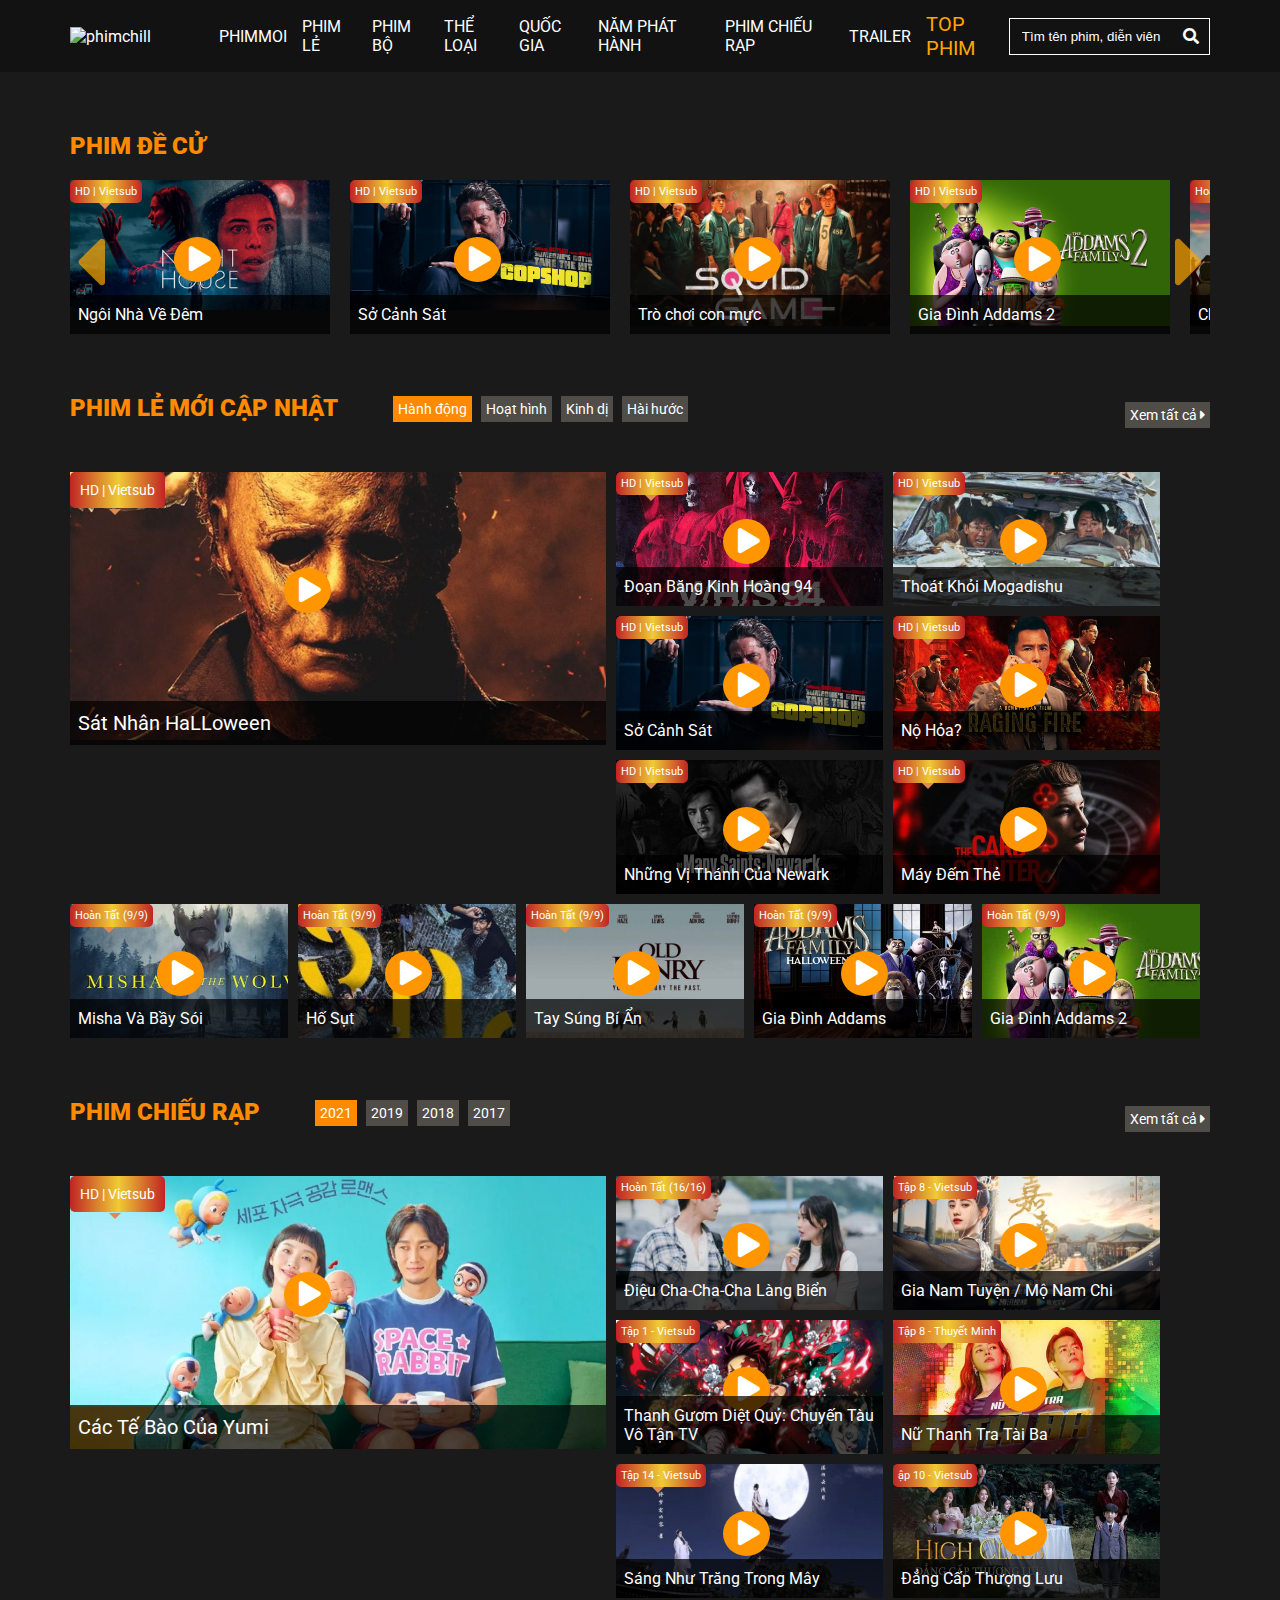
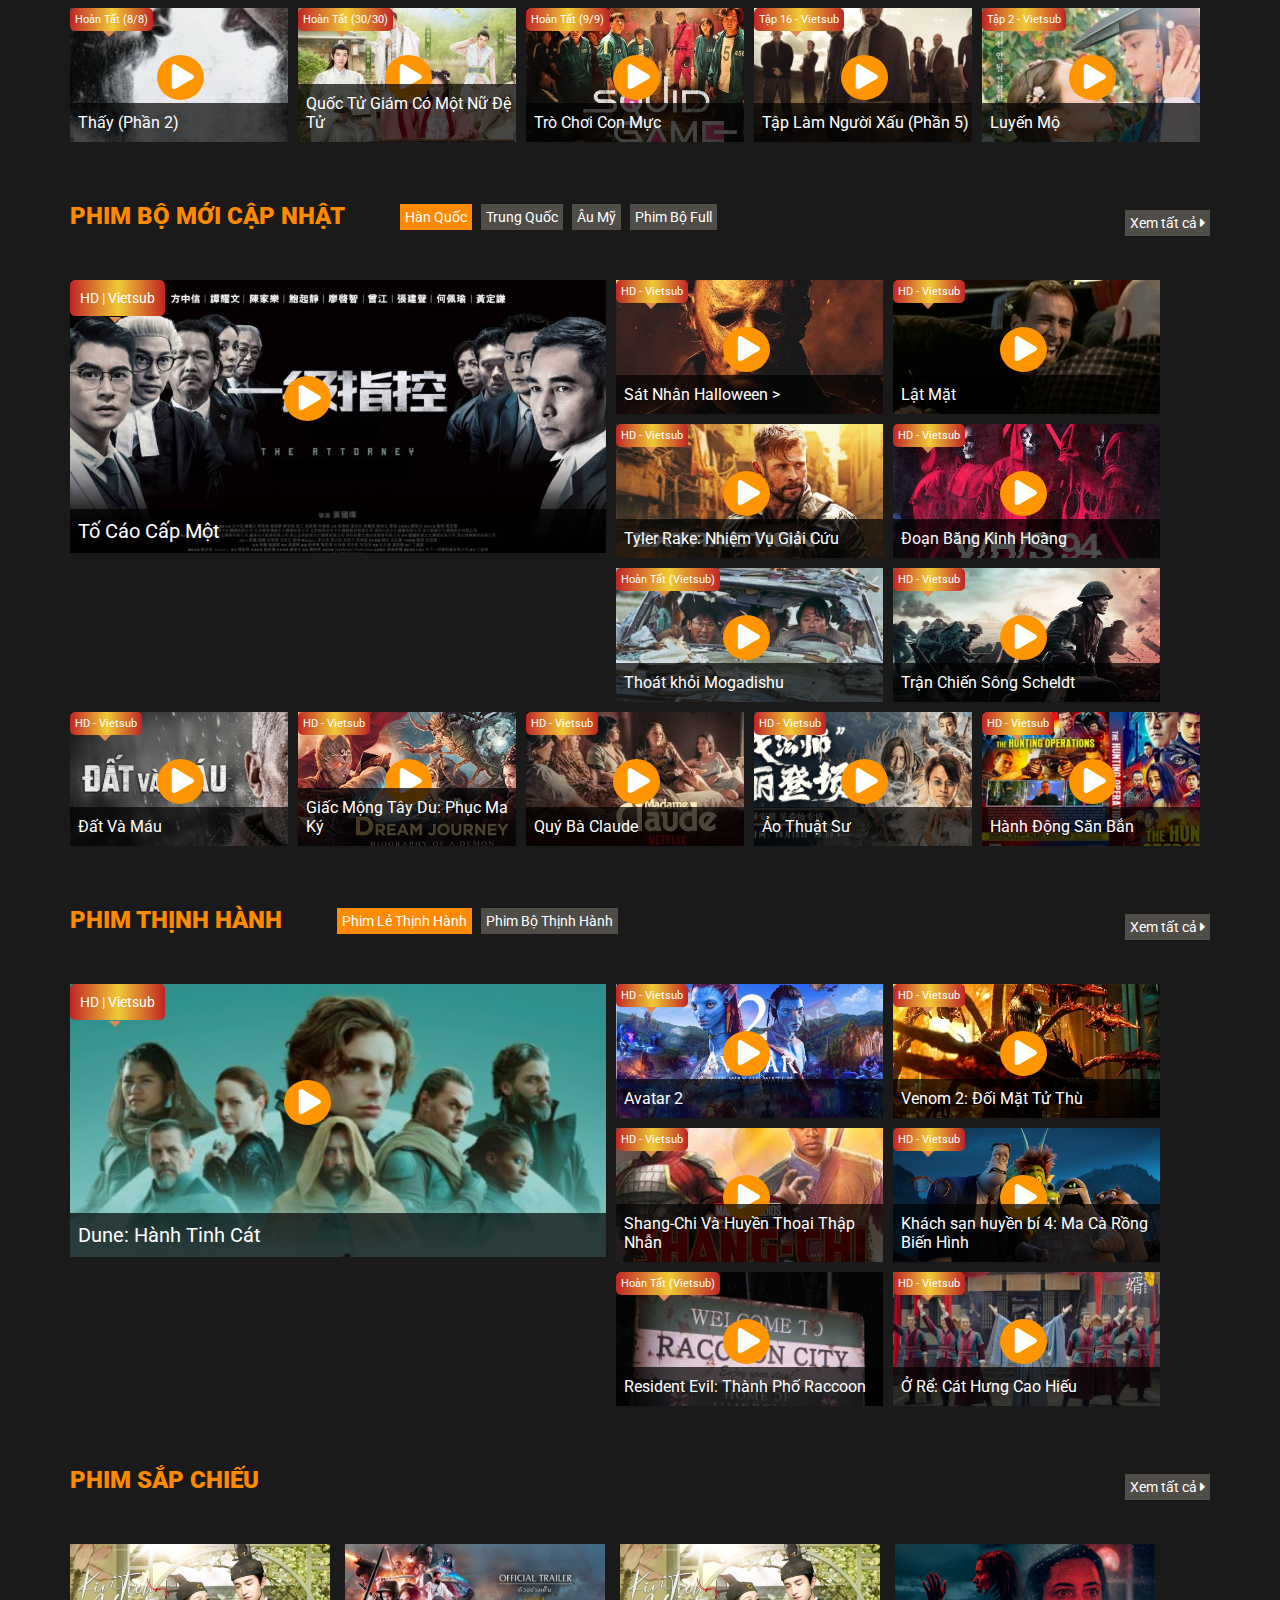
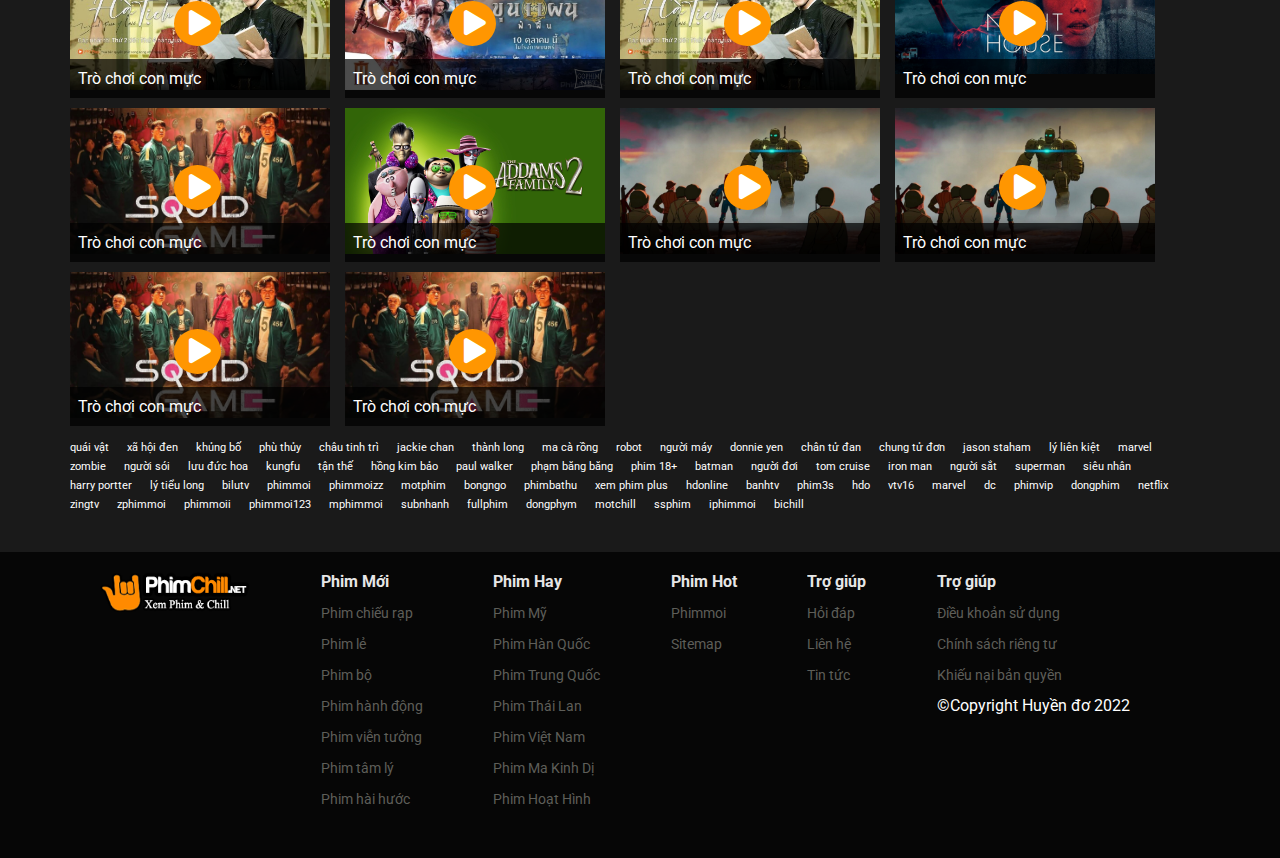
==== commit 0d293099: "Update index.html" ====
--- a/index.html
+++ b/index.html
@@ -9,6 +9,8 @@
             Hay Nhất
         </title>
         <link rel="stylesheet" href="style.css" />
+         <link rel="stylesheet" href="responsive.css" />
+
         <link
             href="https://fonts.googleapis.com/css2?family=Roboto:wght@100;300;400;500;700;900&family=Sen:wght@400;700;800&display=swap"
             rel="stylesheet"
@@ -26,117 +28,127 @@
     <body>
         <div class="main">
             <div class="header">
-                <header class="header__navbar">
-                    <img
-                        src="https://phimchill.tv/dev/images/logo.png"
-                        alt="phimchill"
-                        class="header__img"
-                    />
-                </header>
-                <div class="header__navbar-menu">
-                    <ul class="header__navbar-list">
-                        <li class="header__navbar-item">
-                            <a href="/" class="header__navbar-link">PHIMMOI</a>
-                        </li>
-                        <li class="header__navbar-item">
-                            <a href="/phimle.html" class="header__navbar-link"
-                                >PHIM LẺ</a
-                            >
-                        </li>
-                        <li class="header__navbar-item">
-                            <a href="" class="header__navbar-link">PHIM BỘ</a>
-                        </li>
-                        <li class="header__navbar-item">
-                            THỂ LOẠI
-                            <ul class="subnav">
-                                <li><a href="">Phim hành động</a></li>
-                                <li><a href="#">Phim Võ thuật</a></li>
-                                <li><a href="#">Phim Tình Cảm</a></li>
-                                <li><a href="#">Phim Hoạt Hình</a></li>
-                                <li><a href="#">Phim Hài Hước</a></li>
-                                <li><a href="#">Phim Viễn Tưởng</a></li>
-                                <li><a href="#">Phim Cổ Trang</a></li>
-                                <li><a href="#">Phim Phiêu Lưu</a></li>
-                                <li><a href="#">Phim Tâm Lý</a></li>
-                                <li><a href="#">Phim Khoa Học</a></li>
-                                <li><a href="#">Phim Hình Sự</a></li>
-                                <li><a href="#">Phim Ma - Kinh Dị</a></li>
-                                <li><a href="#">Phim Chiến Tranh</a></li>
-                                <li><a href="#">Phim Âm Nhạc</a></li>
-                                <li><a href="#">Phim Thể Thao</a></li>
-                                <li><a href="#">Phim Thần Thoại</a></li>
-                                <li><a href="#">Game Show</a></li>
-                                <li><a href="#">Phim Truyền Hình</a></li>
-                                <li><a href="#">Phim Chiếu Rạp</a></li>
-                                <li><a href="#">Phim Anime</a></li>
-                                <li><a href="#">Phim Sắp Chiếu</a></li>
-                                <li><a href="#">Phim Thuyết Minh</a></li>
-                            </ul>
-                        </li>
-                        <li class="header__navbar-item">
-                            QUỐC GIA
-                            <ul class="subnav">
-                                <li><a href="#">Phim Trung Quốc</a></li>
-                                <li><a href="#">Phim Hàn Quốc</a></li>
-                                <li><a href="#">Phim Nhật Bản</a></li>
-                                <li><a href="#">Phim Âu Mỹ</a></li>
-                                <li><a href="#">Phim Thái Lan</a></li>
-                                <li><a href="#">Phim Đài Loan</a></li>
-                                <li><a href="#">Phim Tổng Hợp</a></li>
-                                <li><a href="#">Phim Hồng Kông</a></li>
-                                <li><a href="#">Phim Ấn Độ</a></li>
-                            </ul>
-                        </li>
-                        <li class="header__navbar-item">
-                            NĂM PHÁT HÀNH
-                            <ul class="subnav">
-                                <li><a href="#">Phim 2021</a></li>
-                                <li><a href="#">Phim 2020</a></li>
-                                <li><a href="#">Phim 2019</a></li>
-                                <li><a href="#">Phim 2018</a></li>
-                                <li><a href="#">Phim 2017</a></li>
-                                <li><a href="#">Phim 2016</a></li>
-                                <li><a href="#">Phim 2015</a></li>
-                                <li><a href="#">Phim 2014</a></li>
-                                <li><a href="#">Phim 2013</a></li>
-                                <li><a href="#">Phim 2012</a></li>
-                                <li><a href="#">Phim 2011</a></li>
-                                <li><a href="#">Phim 2010</a></li>
-                                <li><a href="#">Phim 2009</a></li>
-                                <li><a href="#">Phim 2008</a></li>
-                                <li><a href="#">Phim 2007</a></li>
-                                <li><a href="#">Phim trước 2007</a></li>
-                            </ul>
-                        </li>
-                        <li class="header__navbar-item">
-                            <a href="" class="header__navbar-link"
-                                >PHIM CHIẾU RẠP</a
-                            >
-                        </li>
-                        <li class="header__navbar-item">
-                            <a href="" class="header__navbar-link">TRAILER</a>
-                        </li>
-                        <li class="header__navbar-item active">
-                            TOP PHIM
-                            <ul class="subnav">
-                                <li><a href="#">Top IMDB</a></li>
-                                <li><a href="#">Phim Hot</a></li>
-                                <li><a href="#">Phim Netflix</a></li>
-                                <li><a href="#">Phim DC Comic</a></li>
-                                <li><a href="#">Phim Marvel</a></li>
-                                <li><a href="#">Phim HD</a></li>
-                            </ul>
-                        </li>
-                    </ul>
-                </div>
-                <div class="header__navbar-search">
-                    <div class="header__navbar-search--wrapper">
-                        <input
-                            type="text"
-                            placeholder="Tìm tên phim, diễn viên..."
-                            class="header__navbar-search--input"
+                <div class="header__wrapper">
+                    <header class="header__navbar">
+                        <img
+                            src="https://phimchill.tv/dev/images/logo.png"
+                            alt="phimchill"
+                            class="header__img"
                         />
-                        <i class="fas fa-search header__navbar-icon"></i>
+                    </header>
+                    <div class="header__navbar-menu">
+                        <ul class="header__navbar-list">
+                            <li class="header__navbar-item">
+                                <a href="/" class="header__navbar-link"
+                                    >PHIMMOI</a
+                                >
+                            </li>
+                            <li class="header__navbar-item">
+                                <a
+                                    href="/phimle.html"
+                                    class="header__navbar-link"
+                                    >PHIM LẺ</a
+                                >
+                            </li>
+                            <li class="header__navbar-item">
+                                <a href="" class="header__navbar-link"
+                                    >PHIM BỘ</a
+                                >
+                            </li>
+                            <li class="header__navbar-item">
+                                THỂ LOẠI
+                                <ul class="subnav">
+                                    <li><a href="">Phim hành động</a></li>
+                                    <li><a href="#">Phim Võ thuật</a></li>
+                                    <li><a href="#">Phim Tình Cảm</a></li>
+                                    <li><a href="#">Phim Hoạt Hình</a></li>
+                                    <li><a href="#">Phim Hài Hước</a></li>
+                                    <li><a href="#">Phim Viễn Tưởng</a></li>
+                                    <li><a href="#">Phim Cổ Trang</a></li>
+                                    <li><a href="#">Phim Phiêu Lưu</a></li>
+                                    <li><a href="#">Phim Tâm Lý</a></li>
+                                    <li><a href="#">Phim Khoa Học</a></li>
+                                    <li><a href="#">Phim Hình Sự</a></li>
+                                    <li><a href="#">Phim Ma - Kinh Dị</a></li>
+                                    <li><a href="#">Phim Chiến Tranh</a></li>
+                                    <li><a href="#">Phim Âm Nhạc</a></li>
+                                    <li><a href="#">Phim Thể Thao</a></li>
+                                    <li><a href="#">Phim Thần Thoại</a></li>
+                                    <li><a href="#">Game Show</a></li>
+                                    <li><a href="#">Phim Truyền Hình</a></li>
+                                    <li><a href="#">Phim Chiếu Rạp</a></li>
+                                    <li><a href="#">Phim Anime</a></li>
+                                    <li><a href="#">Phim Sắp Chiếu</a></li>
+                                    <li><a href="#">Phim Thuyết Minh</a></li>
+                                </ul>
+                            </li>
+                            <li class="header__navbar-item">
+                                QUỐC GIA
+                                <ul class="subnav">
+                                    <li><a href="#">Phim Trung Quốc</a></li>
+                                    <li><a href="#">Phim Hàn Quốc</a></li>
+                                    <li><a href="#">Phim Nhật Bản</a></li>
+                                    <li><a href="#">Phim Âu Mỹ</a></li>
+                                    <li><a href="#">Phim Thái Lan</a></li>
+                                    <li><a href="#">Phim Đài Loan</a></li>
+                                    <li><a href="#">Phim Tổng Hợp</a></li>
+                                    <li><a href="#">Phim Hồng Kông</a></li>
+                                    <li><a href="#">Phim Ấn Độ</a></li>
+                                </ul>
+                            </li>
+                            <li class="header__navbar-item">
+                                NĂM PHÁT HÀNH
+                                <ul class="subnav">
+                                    <li><a href="#">Phim 2021</a></li>
+                                    <li><a href="#">Phim 2020</a></li>
+                                    <li><a href="#">Phim 2019</a></li>
+                                    <li><a href="#">Phim 2018</a></li>
+                                    <li><a href="#">Phim 2017</a></li>
+                                    <li><a href="#">Phim 2016</a></li>
+                                    <li><a href="#">Phim 2015</a></li>
+                                    <li><a href="#">Phim 2014</a></li>
+                                    <li><a href="#">Phim 2013</a></li>
+                                    <li><a href="#">Phim 2012</a></li>
+                                    <li><a href="#">Phim 2011</a></li>
+                                    <li><a href="#">Phim 2010</a></li>
+                                    <li><a href="#">Phim 2009</a></li>
+                                    <li><a href="#">Phim 2008</a></li>
+                                    <li><a href="#">Phim 2007</a></li>
+                                    <li><a href="#">Phim trước 2007</a></li>
+                                </ul>
+                            </li>
+                            <li class="header__navbar-item">
+                                <a href="" class="header__navbar-link"
+                                    >PHIM CHIẾU RẠP</a
+                                >
+                            </li>
+                            <li class="header__navbar-item">
+                                <a href="" class="header__navbar-link"
+                                    >TRAILER</a
+                                >
+                            </li>
+                            <li class="header__navbar-item active">
+                                TOP PHIM
+                                <ul class="subnav">
+                                    <li><a href="#">Top IMDB</a></li>
+                                    <li><a href="#">Phim Hot</a></li>
+                                    <li><a href="#">Phim Netflix</a></li>
+                                    <li><a href="#">Phim DC Comic</a></li>
+                                    <li><a href="#">Phim Marvel</a></li>
+                                    <li><a href="#">Phim HD</a></li>
+                                </ul>
+                            </li>
+                        </ul>
+                    </div>
+                    <div class="header__navbar-search">
+                        <div class="header__navbar-search--wrapper">
+                            <input
+                                type="text"
+                                placeholder="Tìm tên phim, diễn viên..."
+                                class="header__navbar-search--input"
+                            />
+                            <i class="fas fa-search header__navbar-icon"></i>
+                        </div>
                     </div>
                 </div>
             </div>
--- a/responsive.css
+++ b/responsive.css
@@ -0,0 +1,35 @@
+@media (min-width: 1600px) {
+    .header {
+        padding: 5px 216px;
+    }
+    .container__wrapper {
+        padding: 40px 263px;
+    }
+    .slide__content-wrapper {
+        margin-right: 10px;
+    }
+    .slide__icon.left {
+        left: 280px;
+        z-index: 3;
+    }
+    .slide__icon.right {
+        right: 280px;
+    }
+    .footer__wrapper {
+        padding: 0px 290px;
+    }
+    .container__wrapper.phimle {
+        padding: 25px 285px;
+    }
+    .home {
+        padding: 0 276px;
+    }
+    .container__title {
+        padding: 20px 10px;
+    }
+}
+@media (max-width: 480px) {
+    .header__navbar-menu {
+        display: none;
+    }
+}
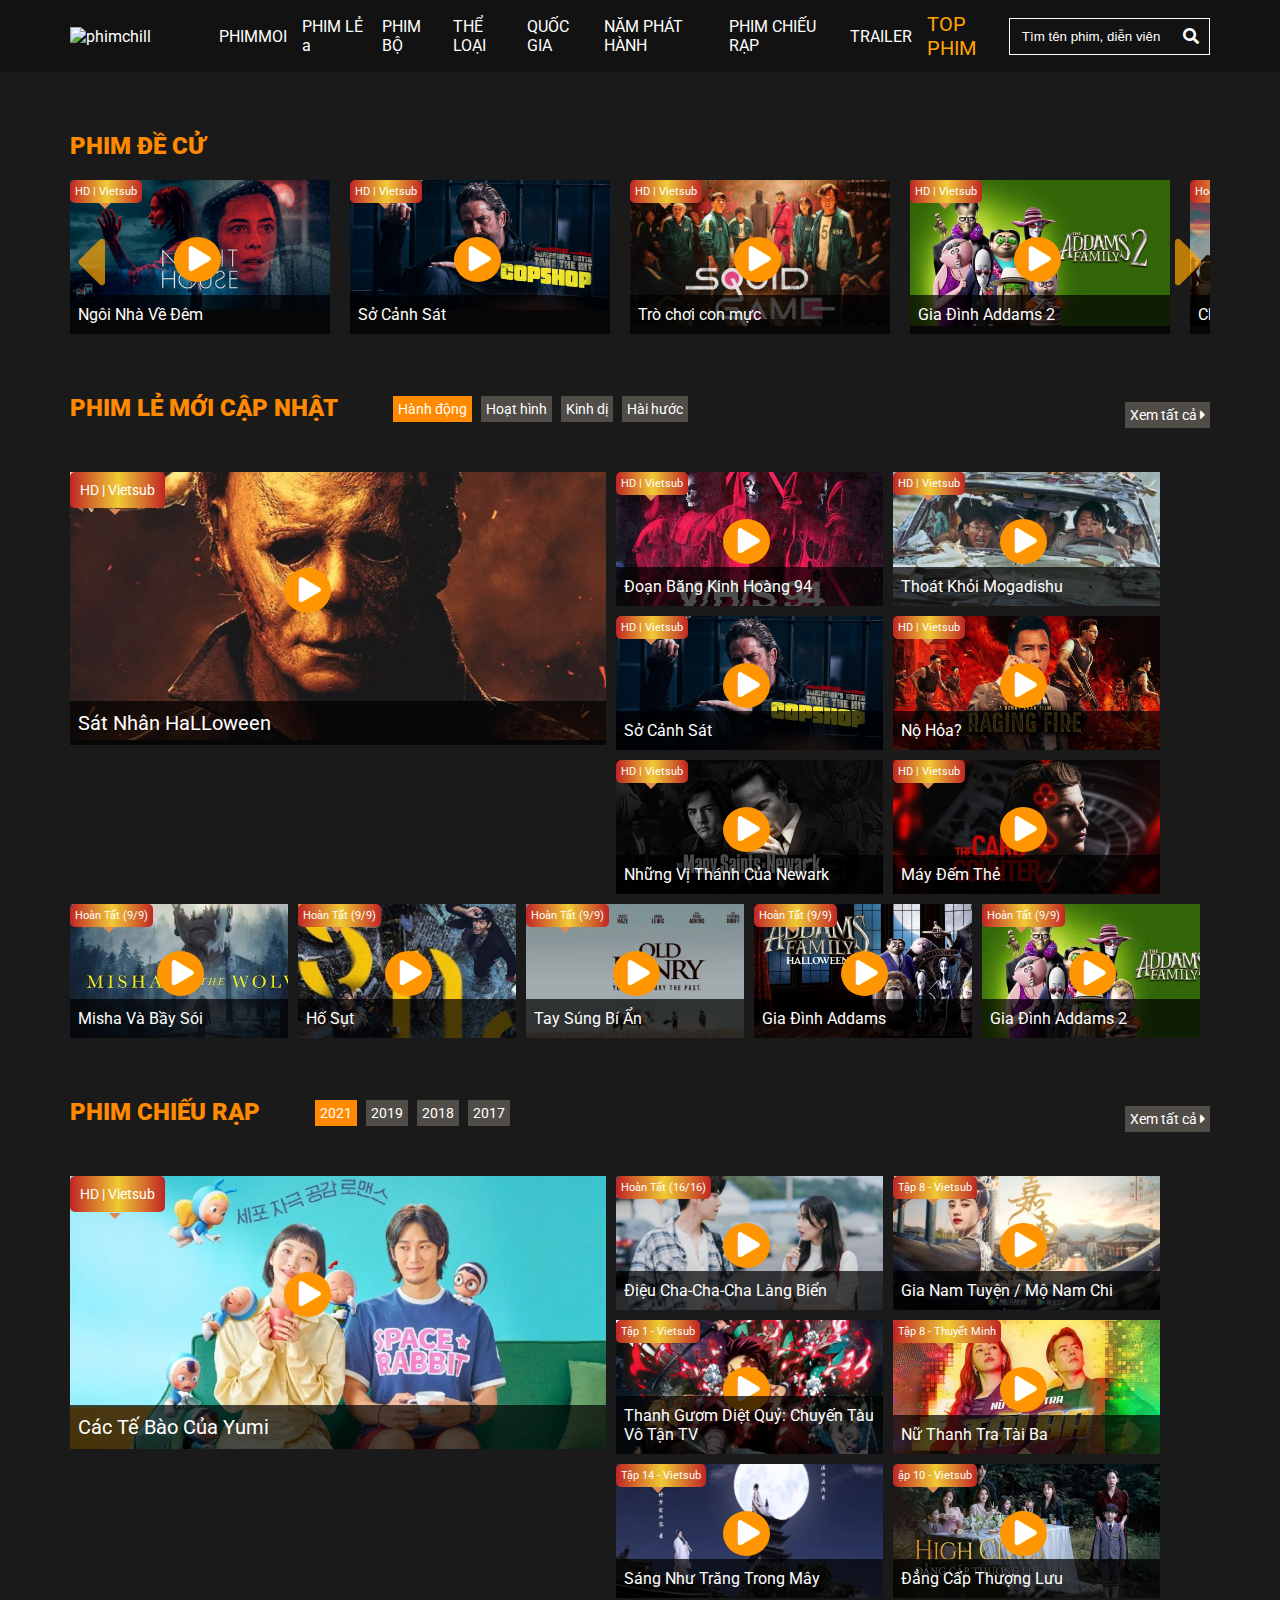
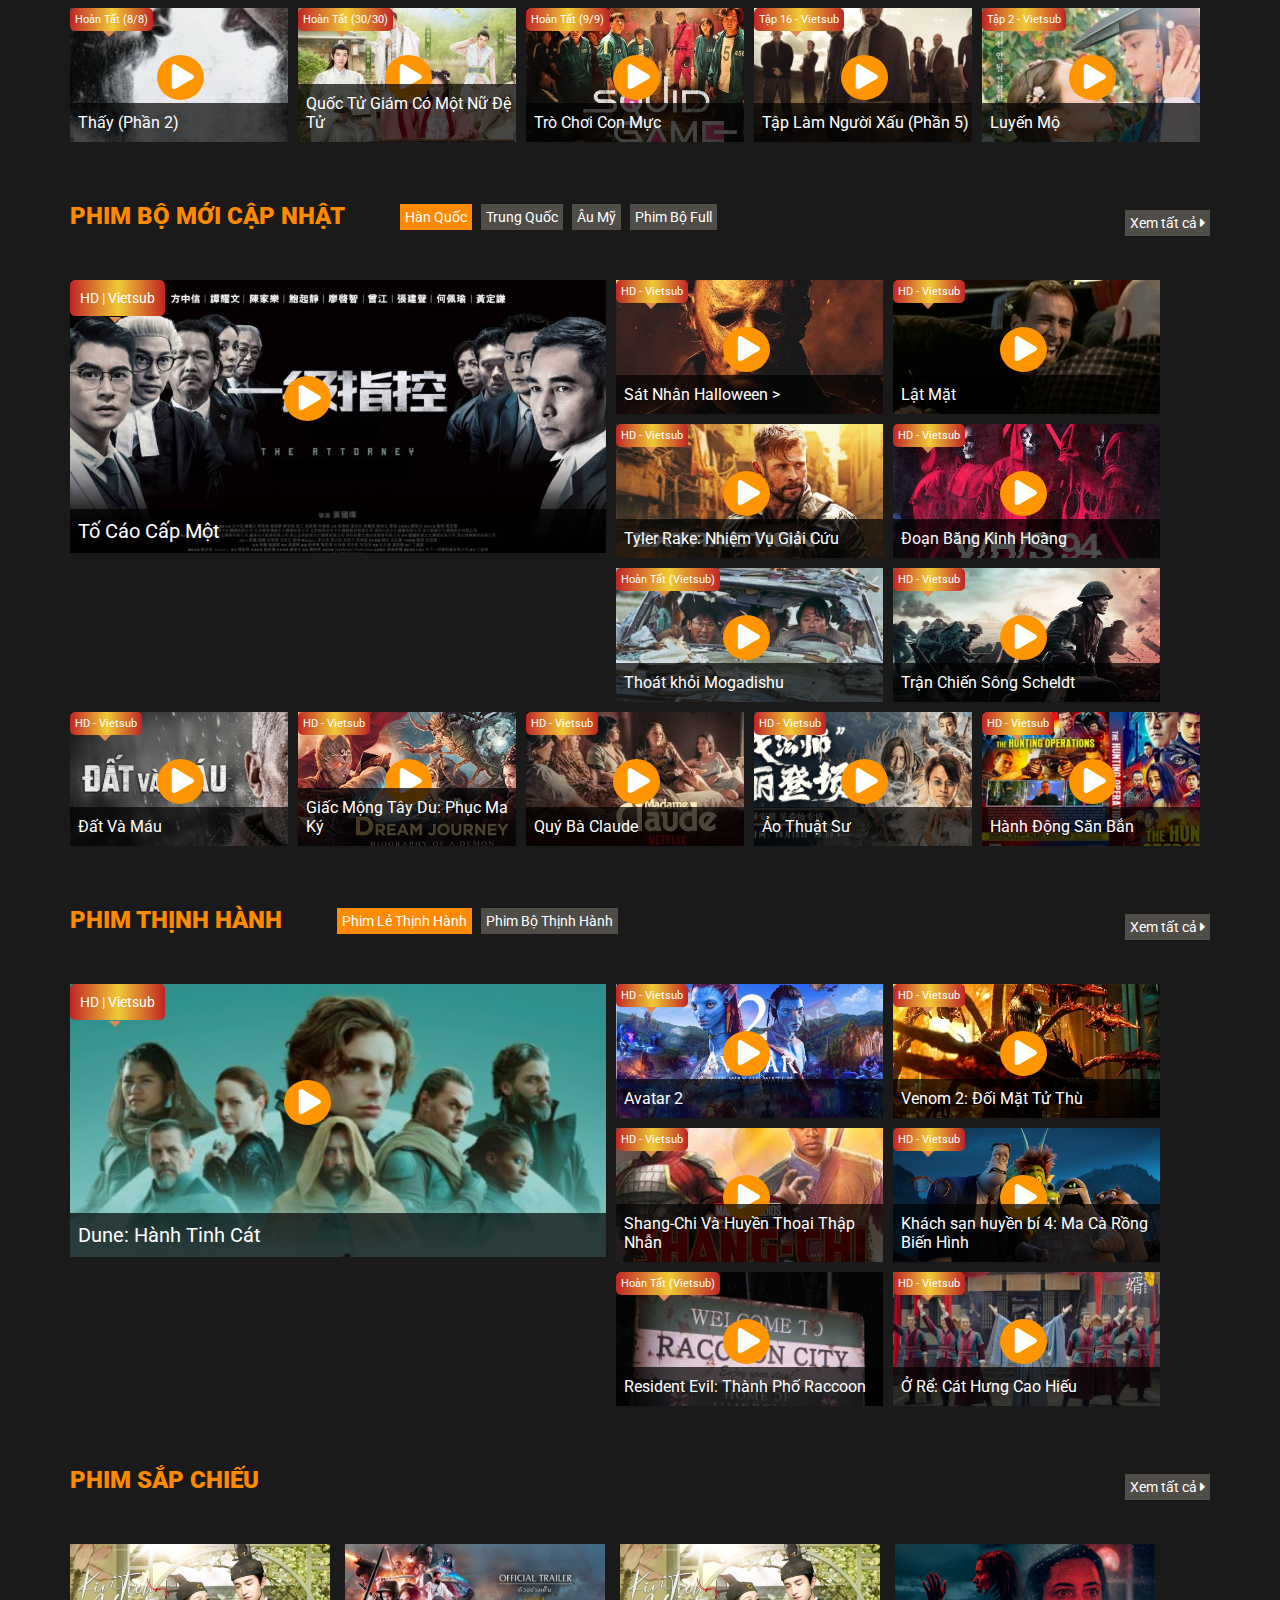
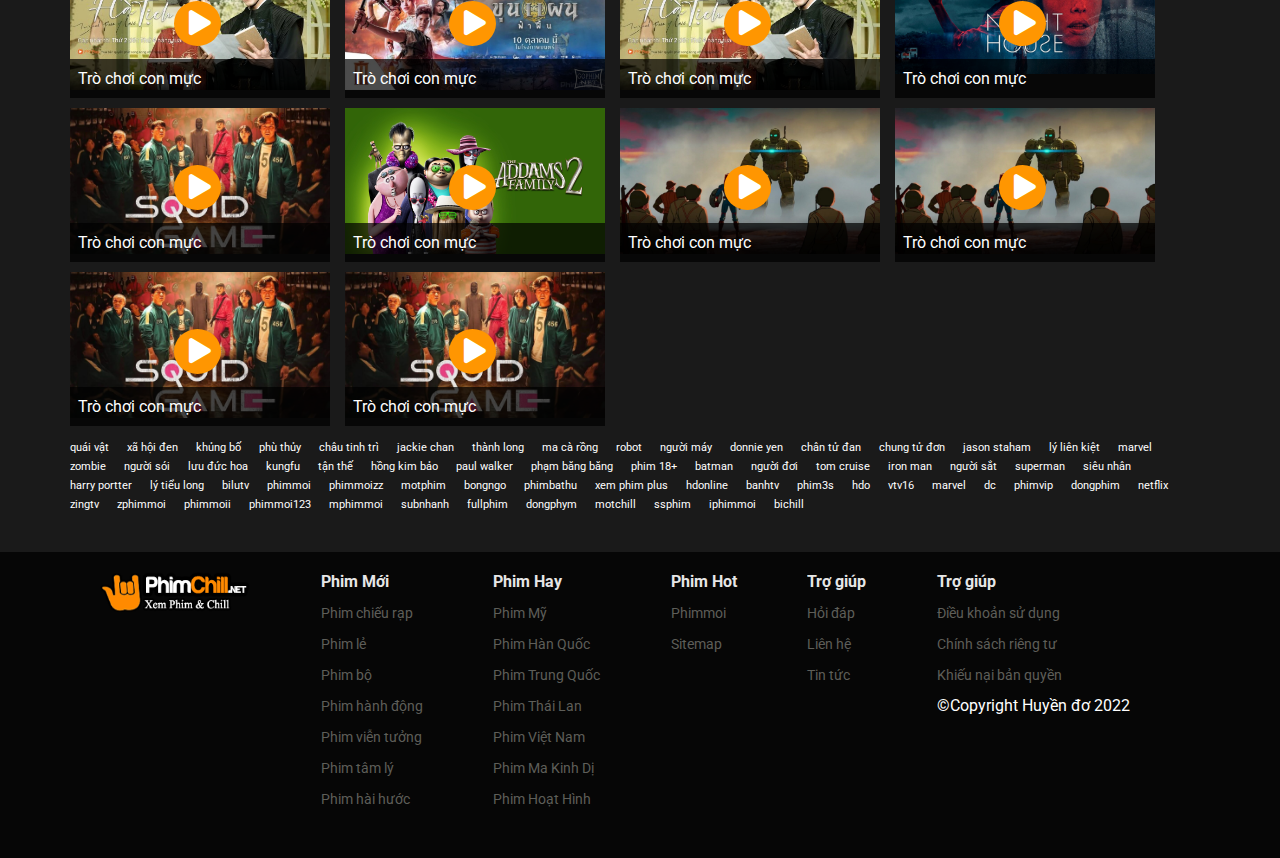
==== commit c9d041fb: "Update index.html" ====
--- a/index.html
+++ b/index.html
@@ -47,7 +47,7 @@
                                 <a
                                     href="/phimle.html"
                                     class="header__navbar-link"
-                                    >PHIM LẺ</a
+                                    >PHIM LẺ a</a
                                 >
                             </li>
                             <li class="header__navbar-item">
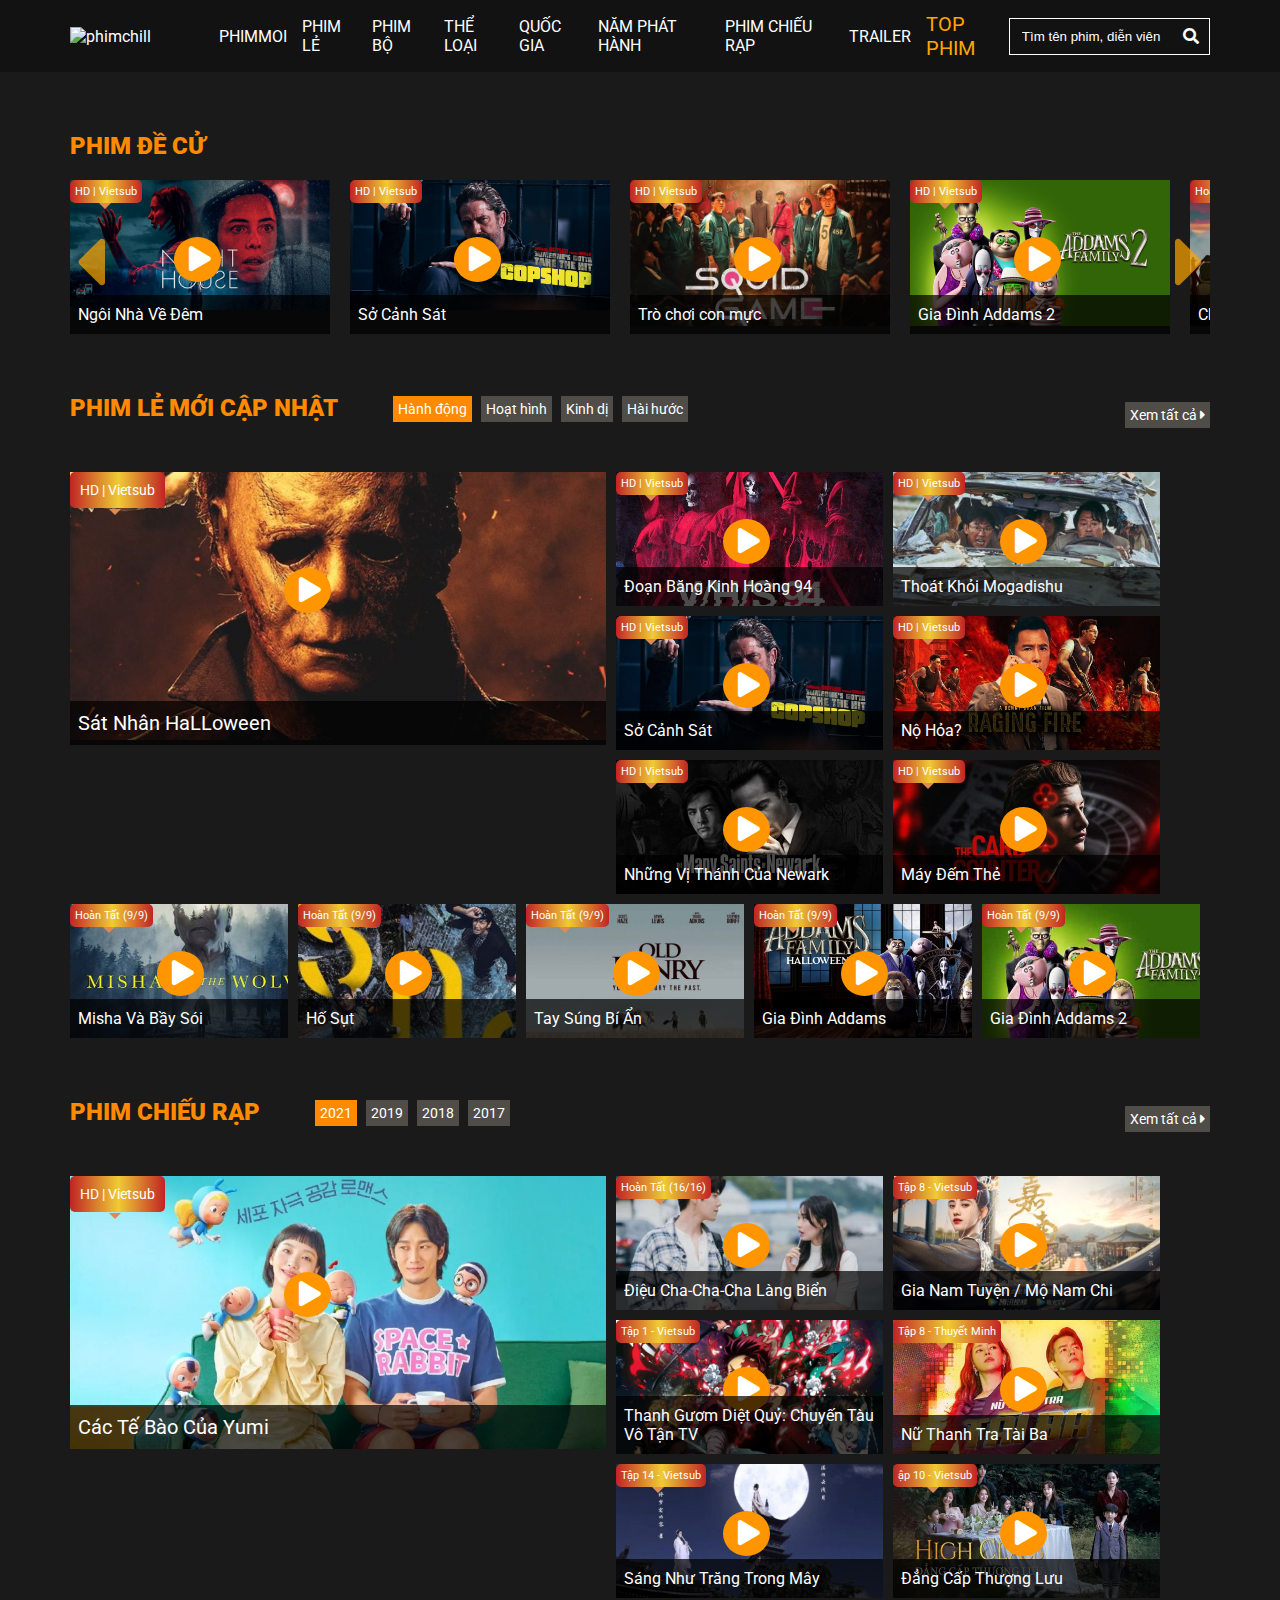
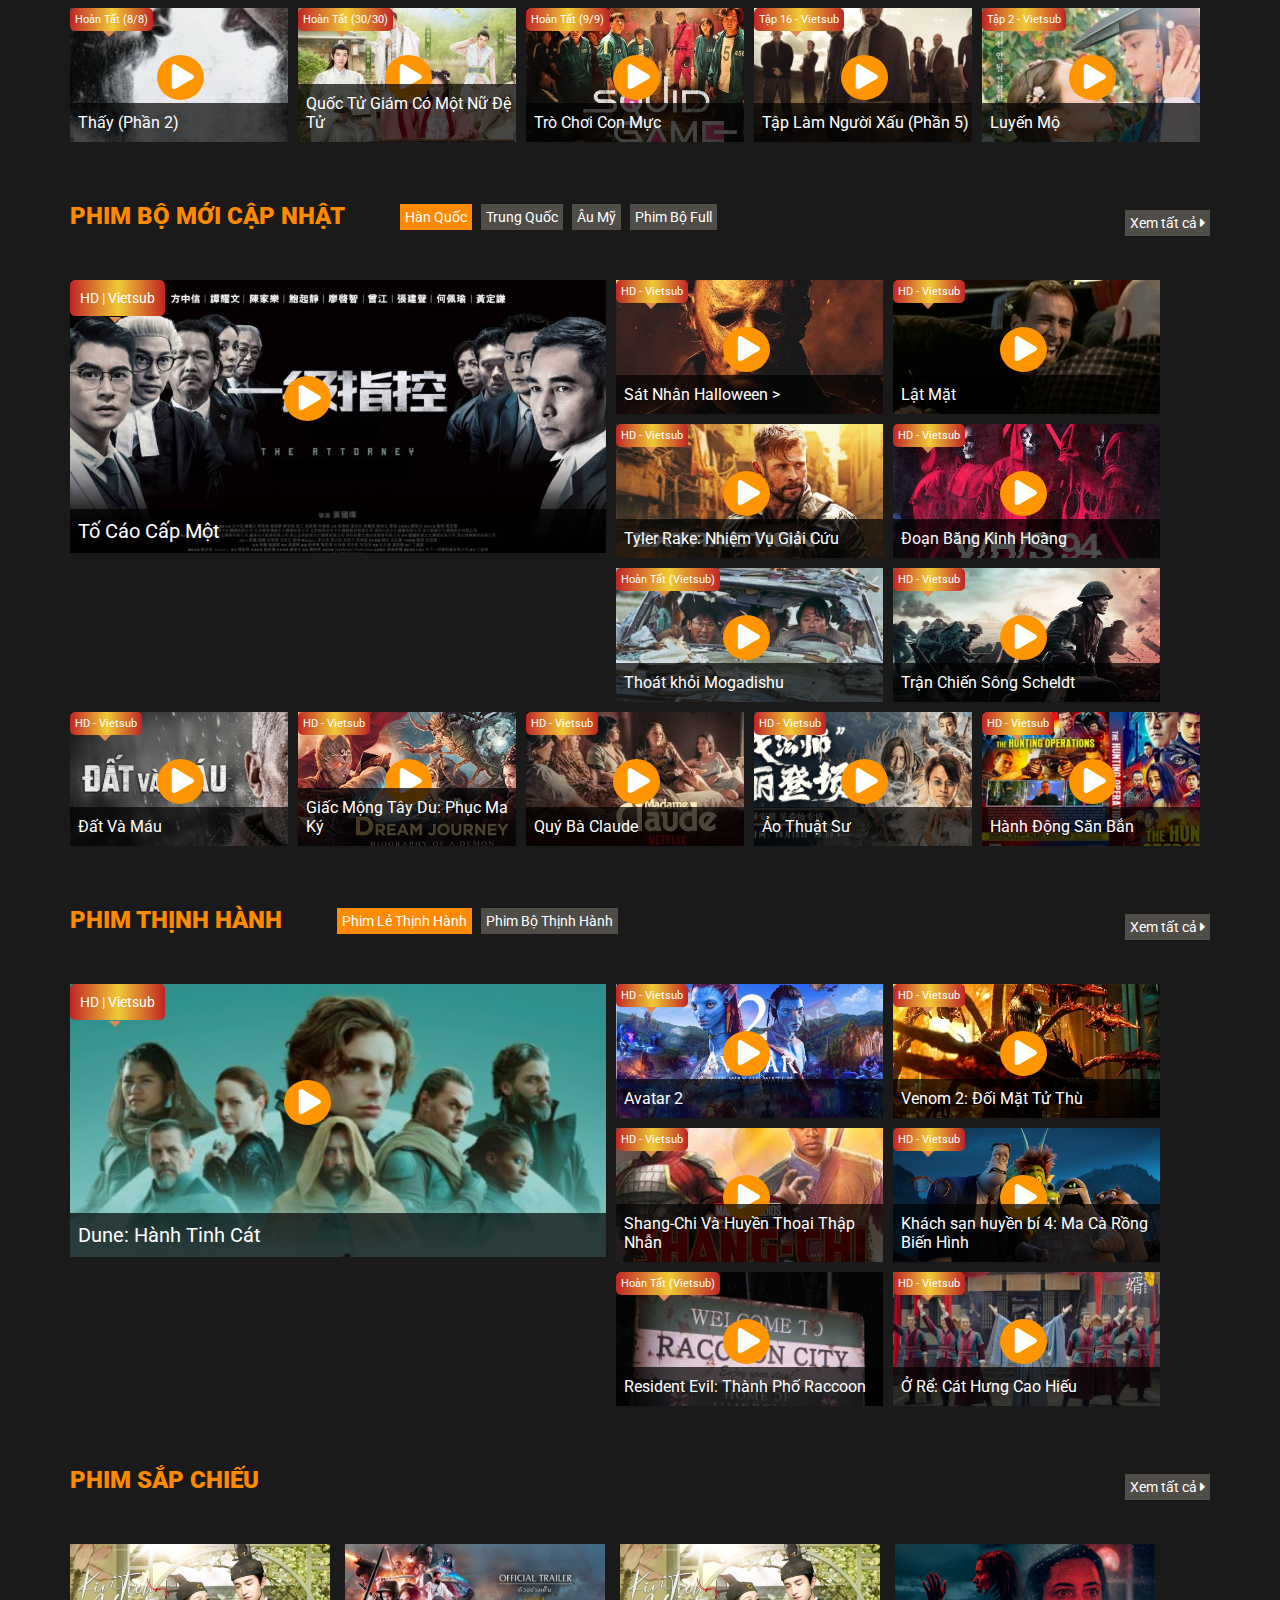
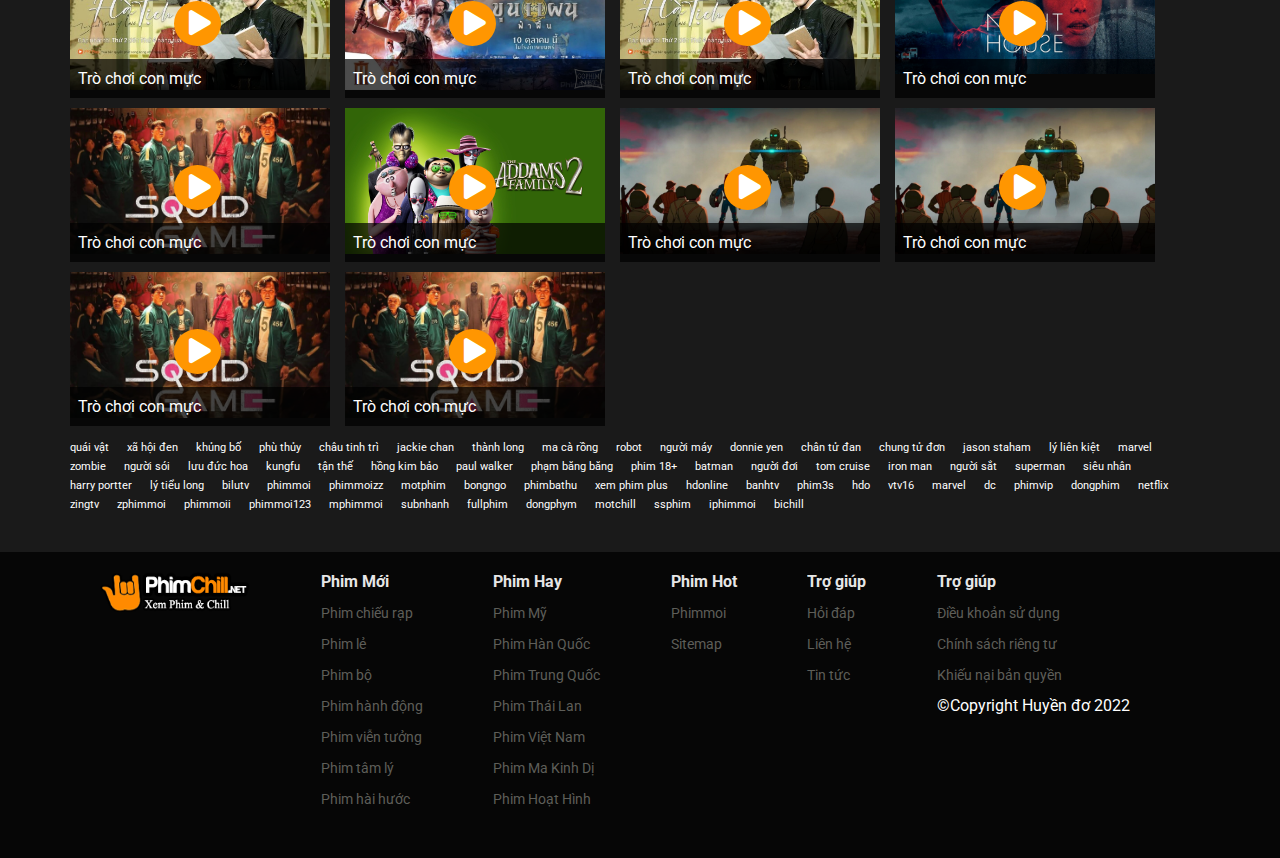
==== commit 15bca268: "Update index.html" ====
--- a/index.html
+++ b/index.html
@@ -47,7 +47,7 @@
                                 <a
                                     href="/phimle.html"
                                     class="header__navbar-link"
-                                    >PHIM LẺ a</a
+                                    >PHIM LẺ</a
                                 >
                             </li>
                             <li class="header__navbar-item">
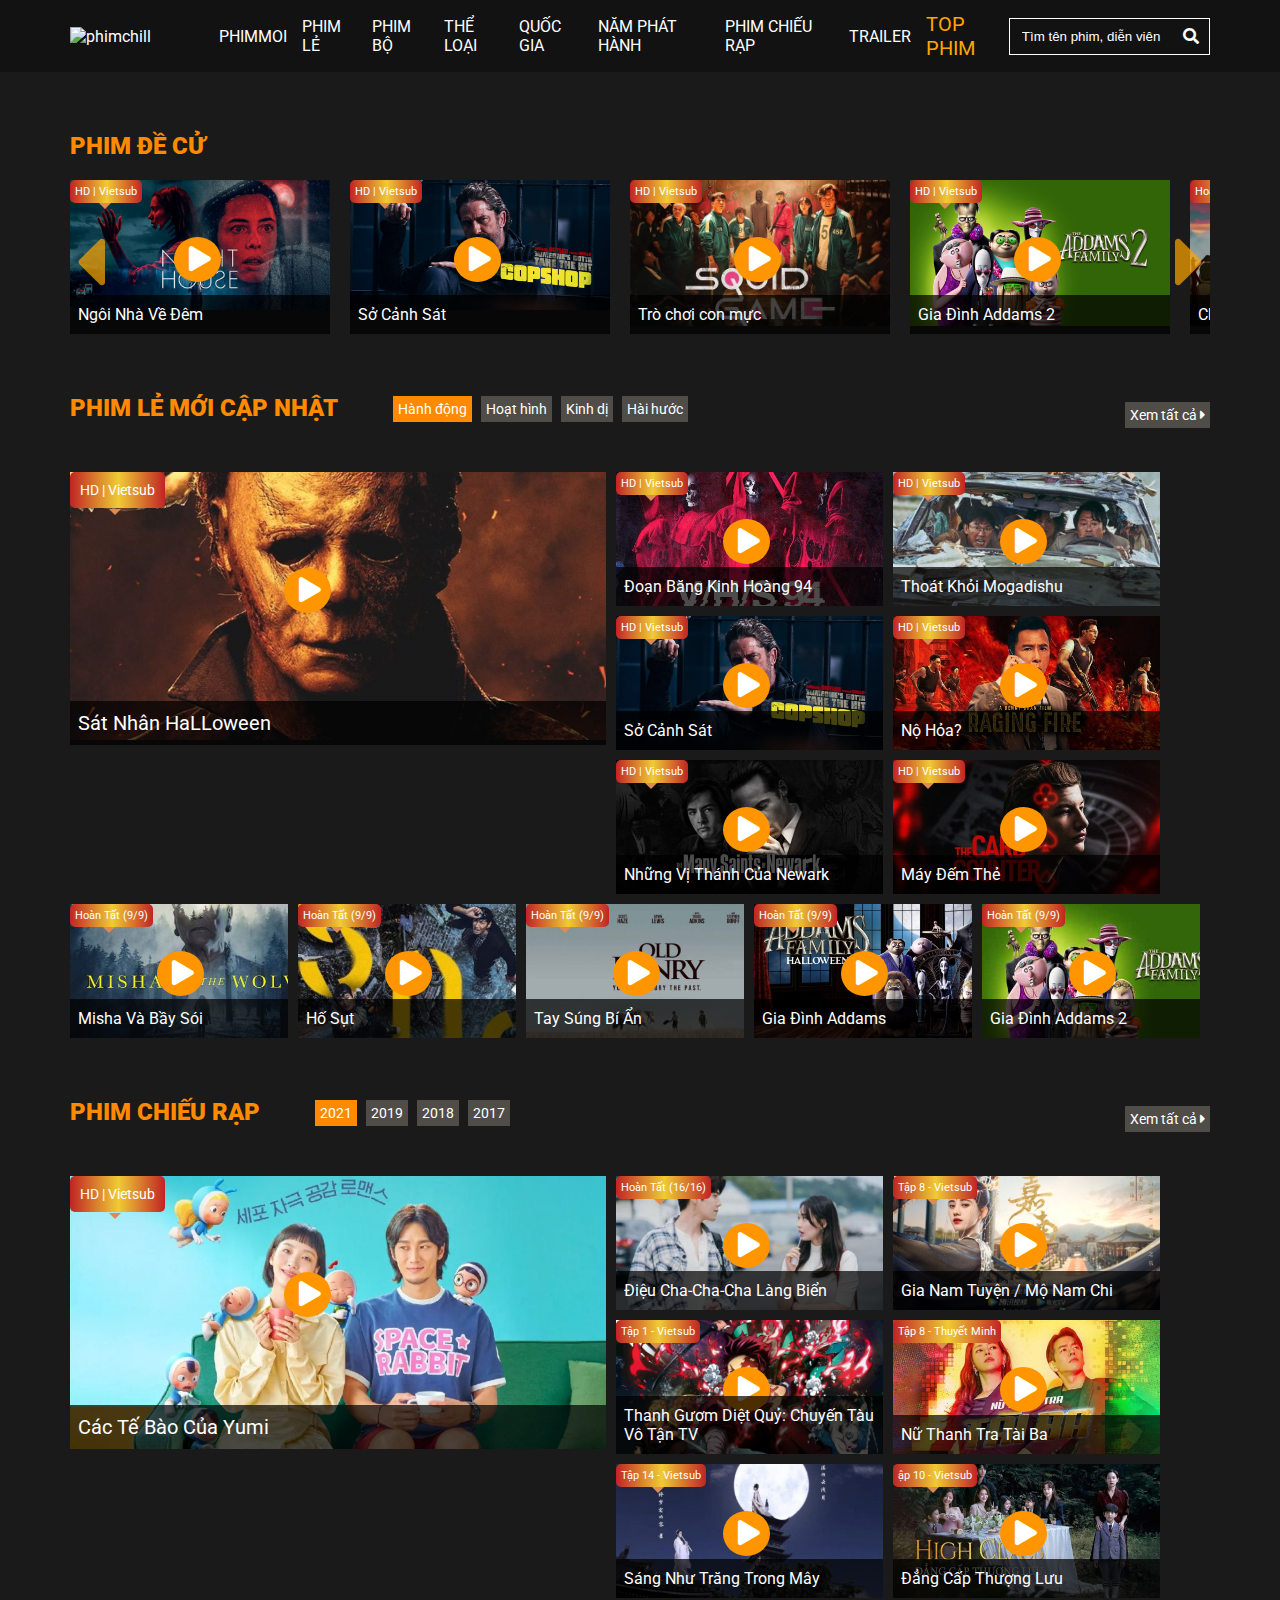
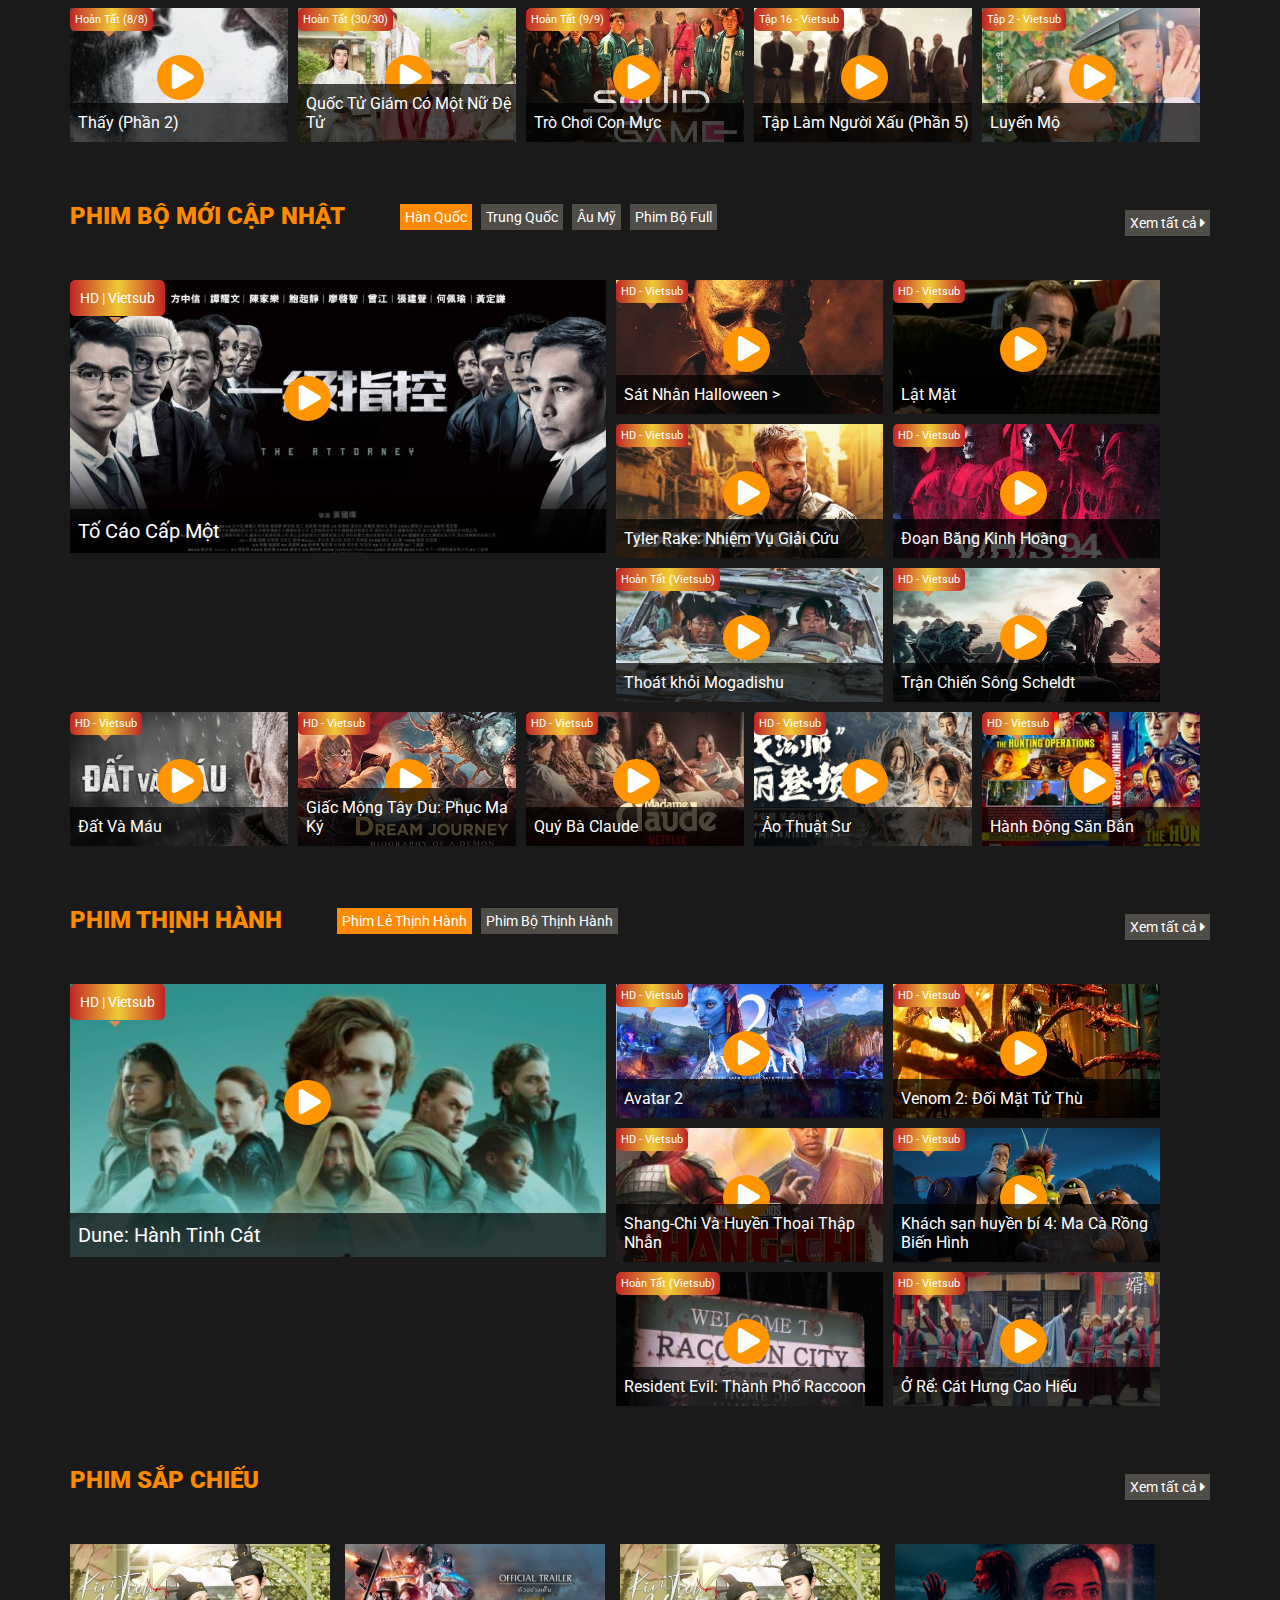
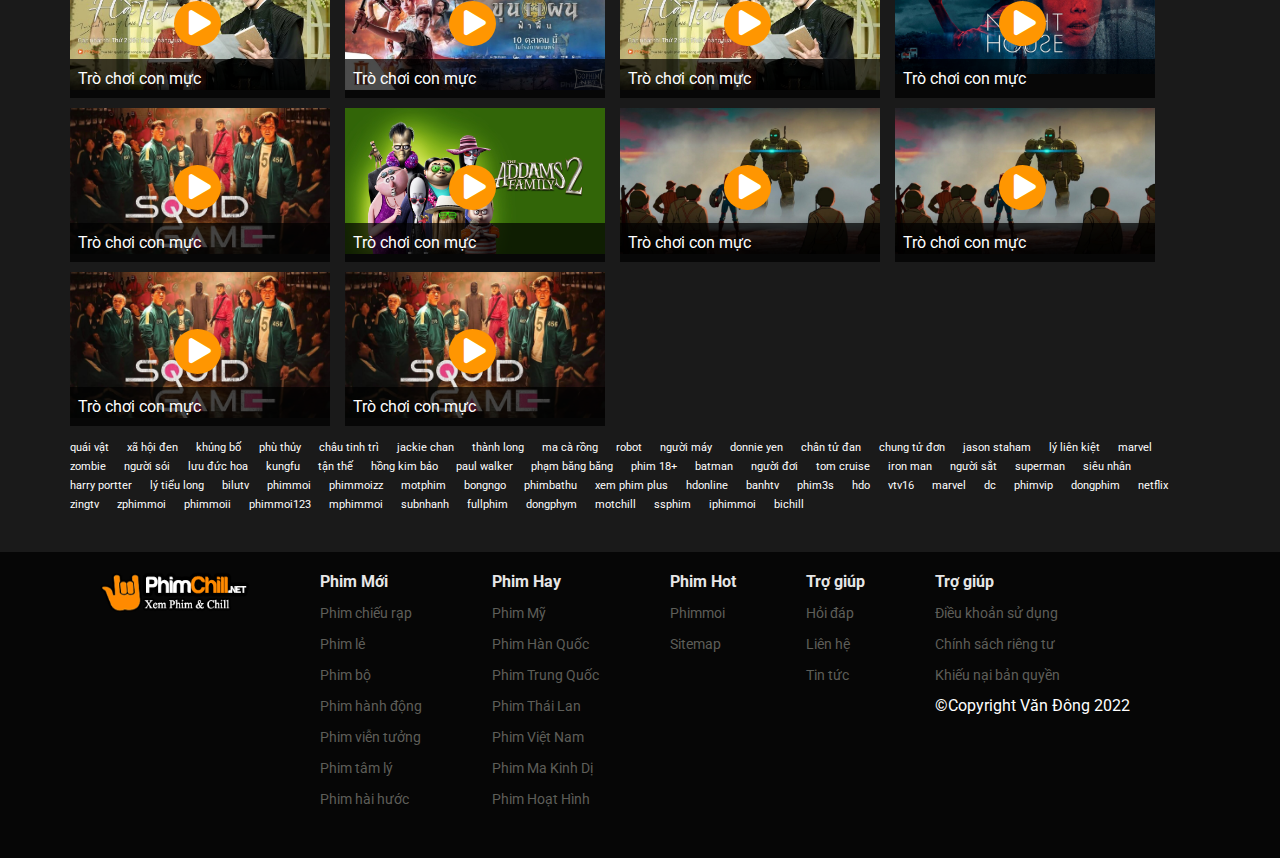
==== commit 8e9642aa: "index.html" ====
--- a/index.html
+++ b/index.html
@@ -1924,7 +1924,7 @@
                                 <a href="#" class="">Khiếu nại bản quyền</a>
                             </li>
                             <li class="footer__item active">
-                                &copy;Copyright Huyền đơ 2022
+                                &copy;Copyright Văn Đông 2022
                             </li>
                         </ul>
                     </div>
